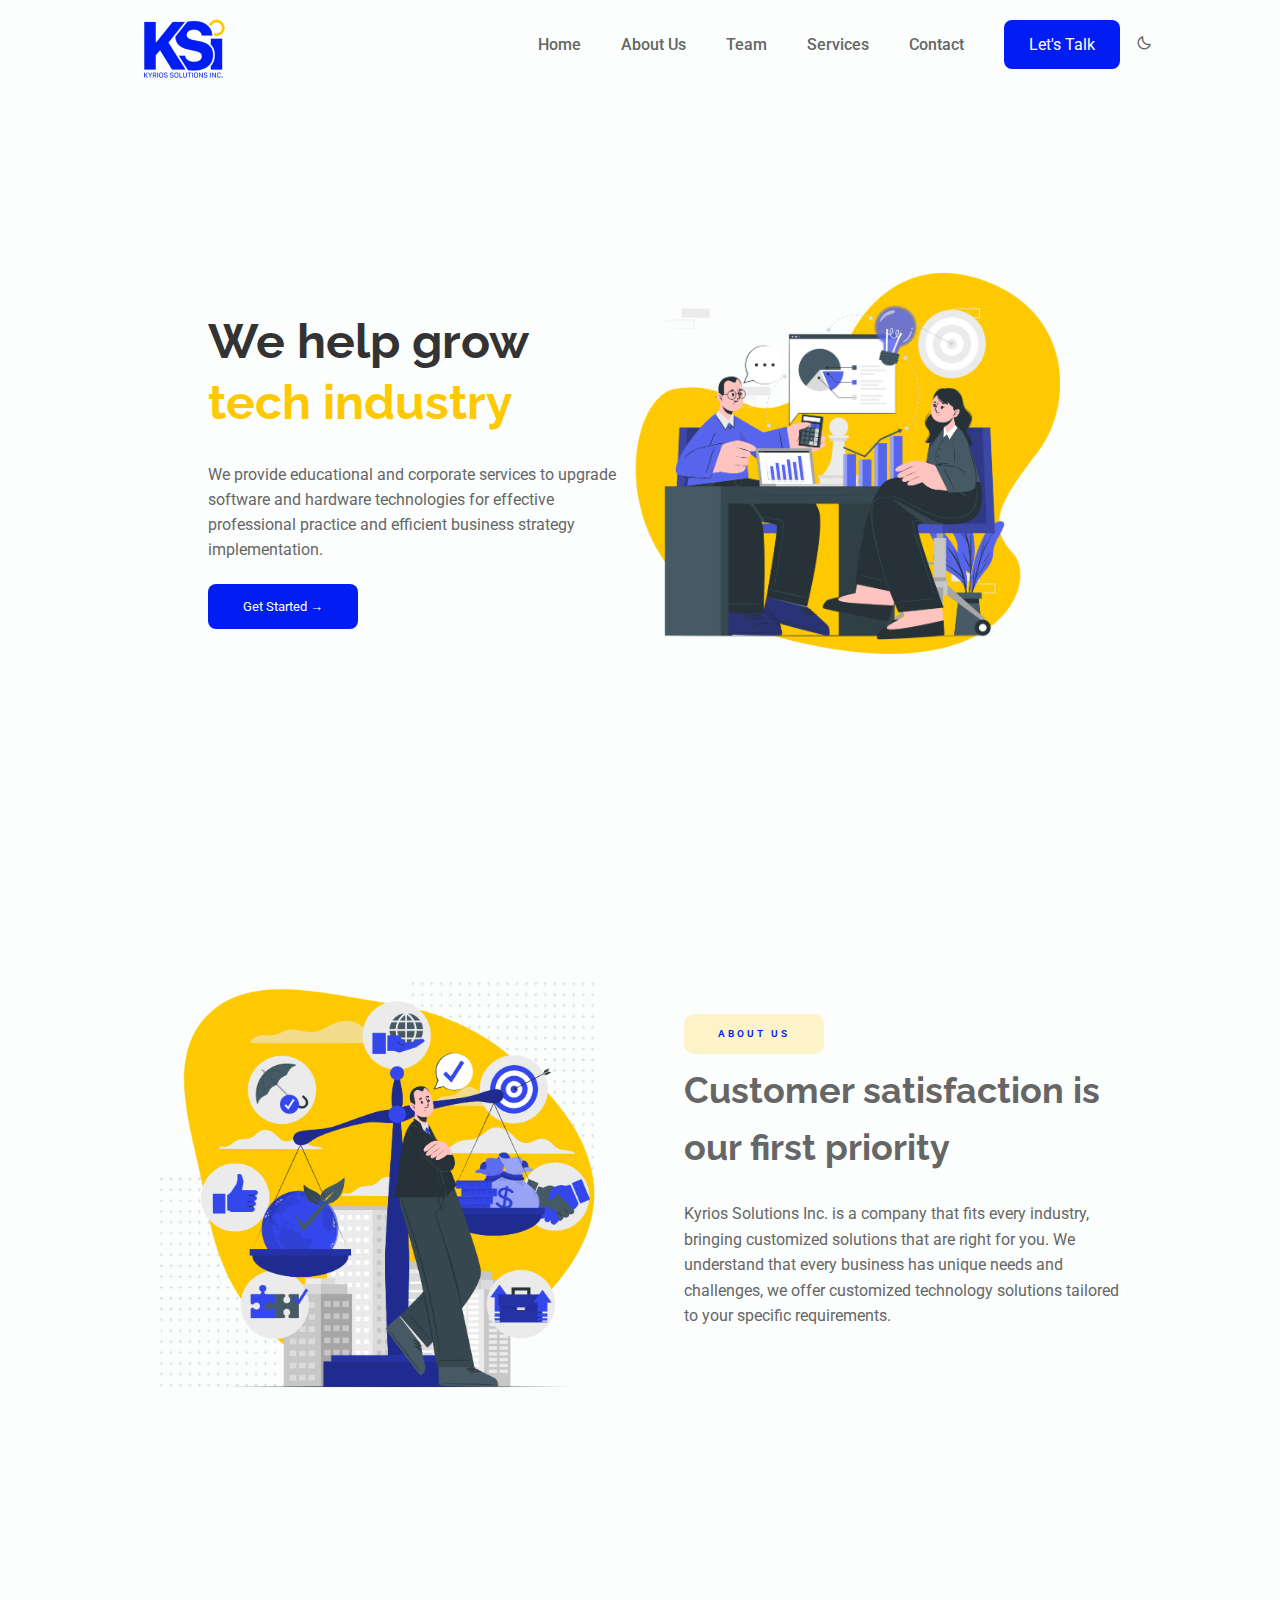
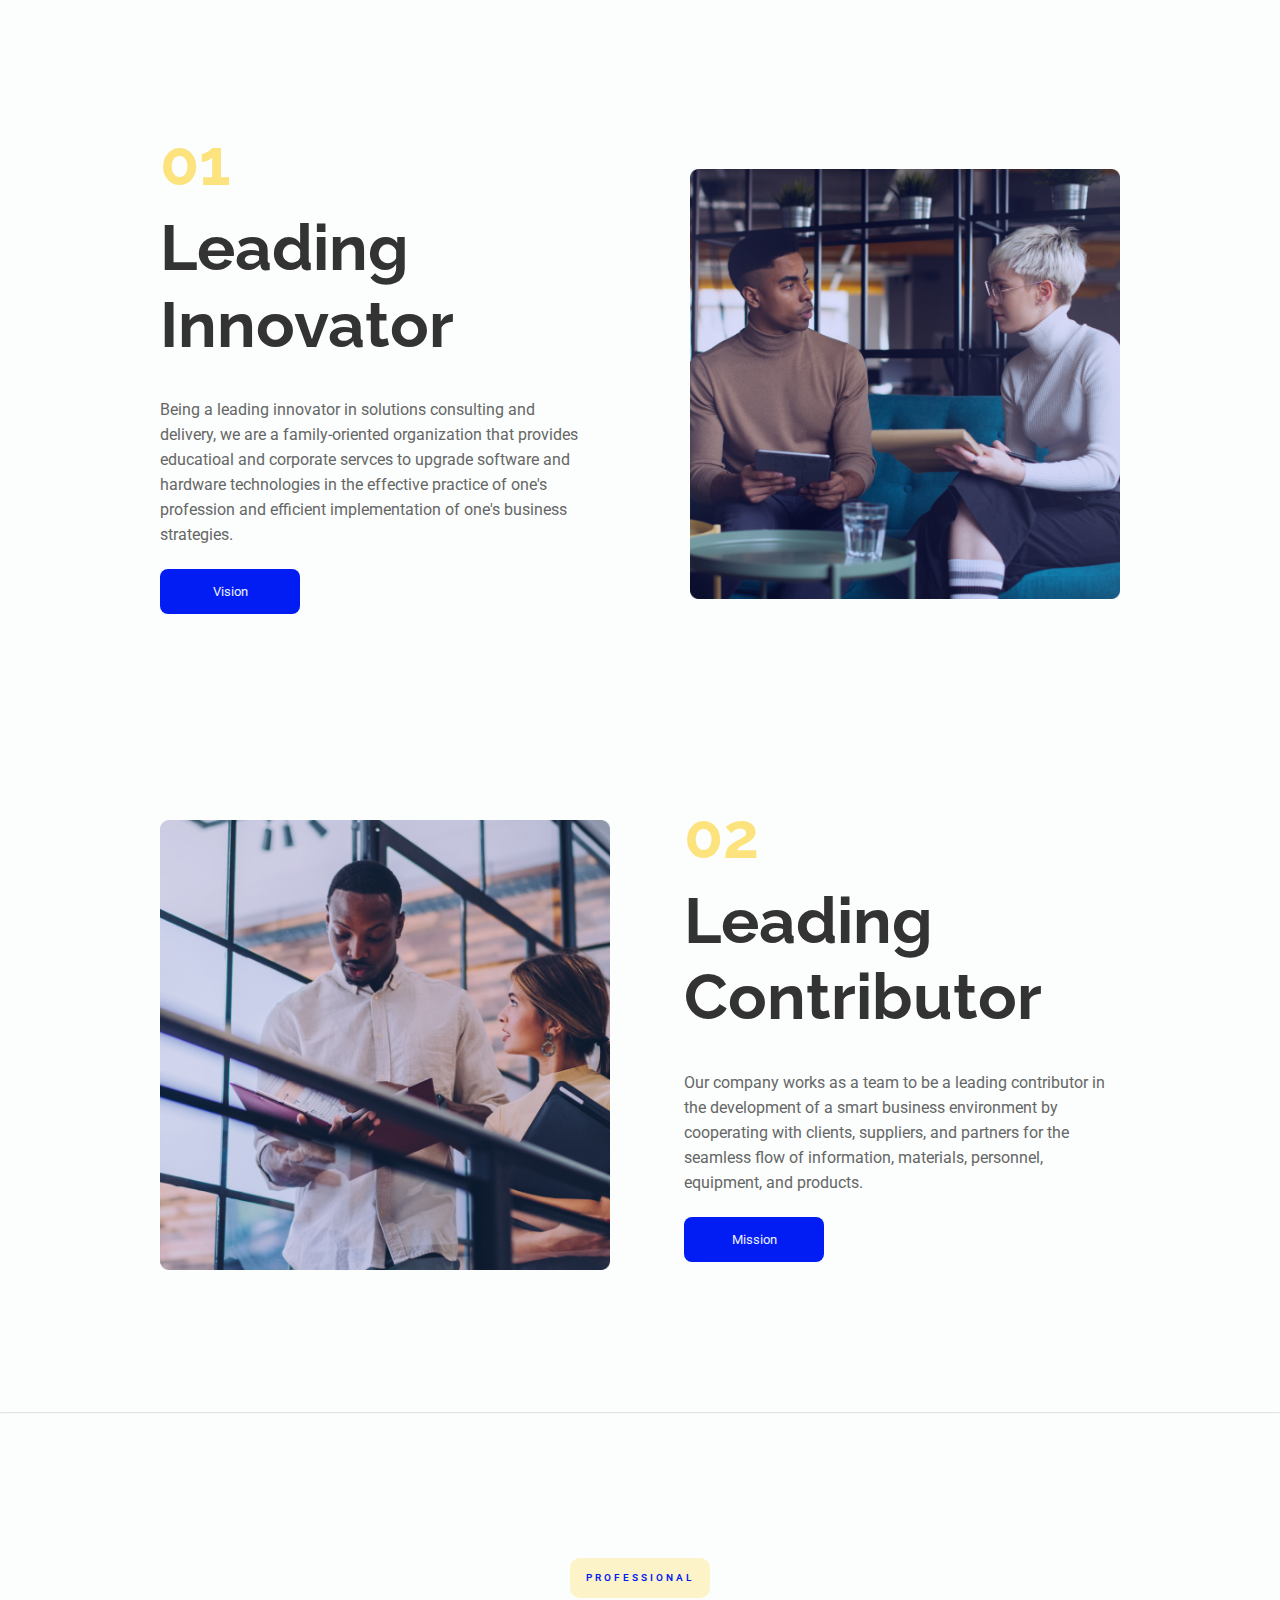
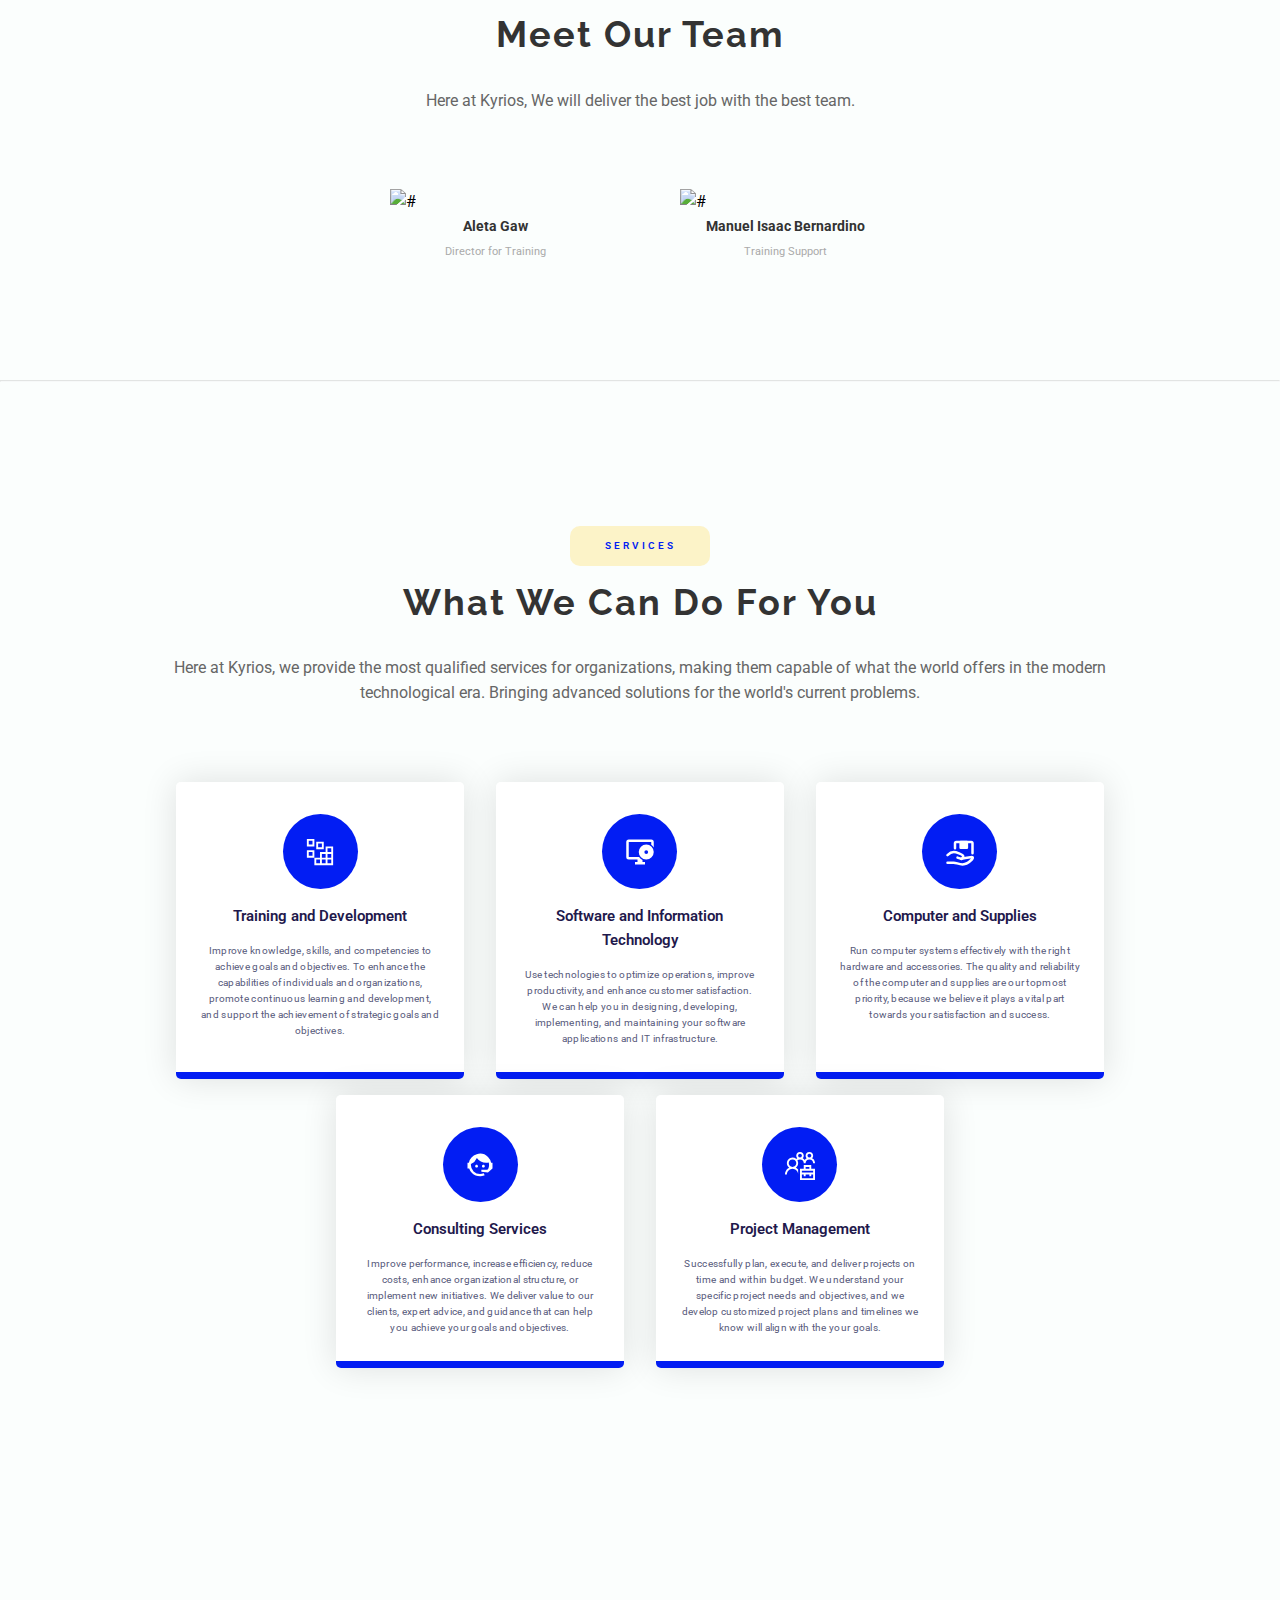
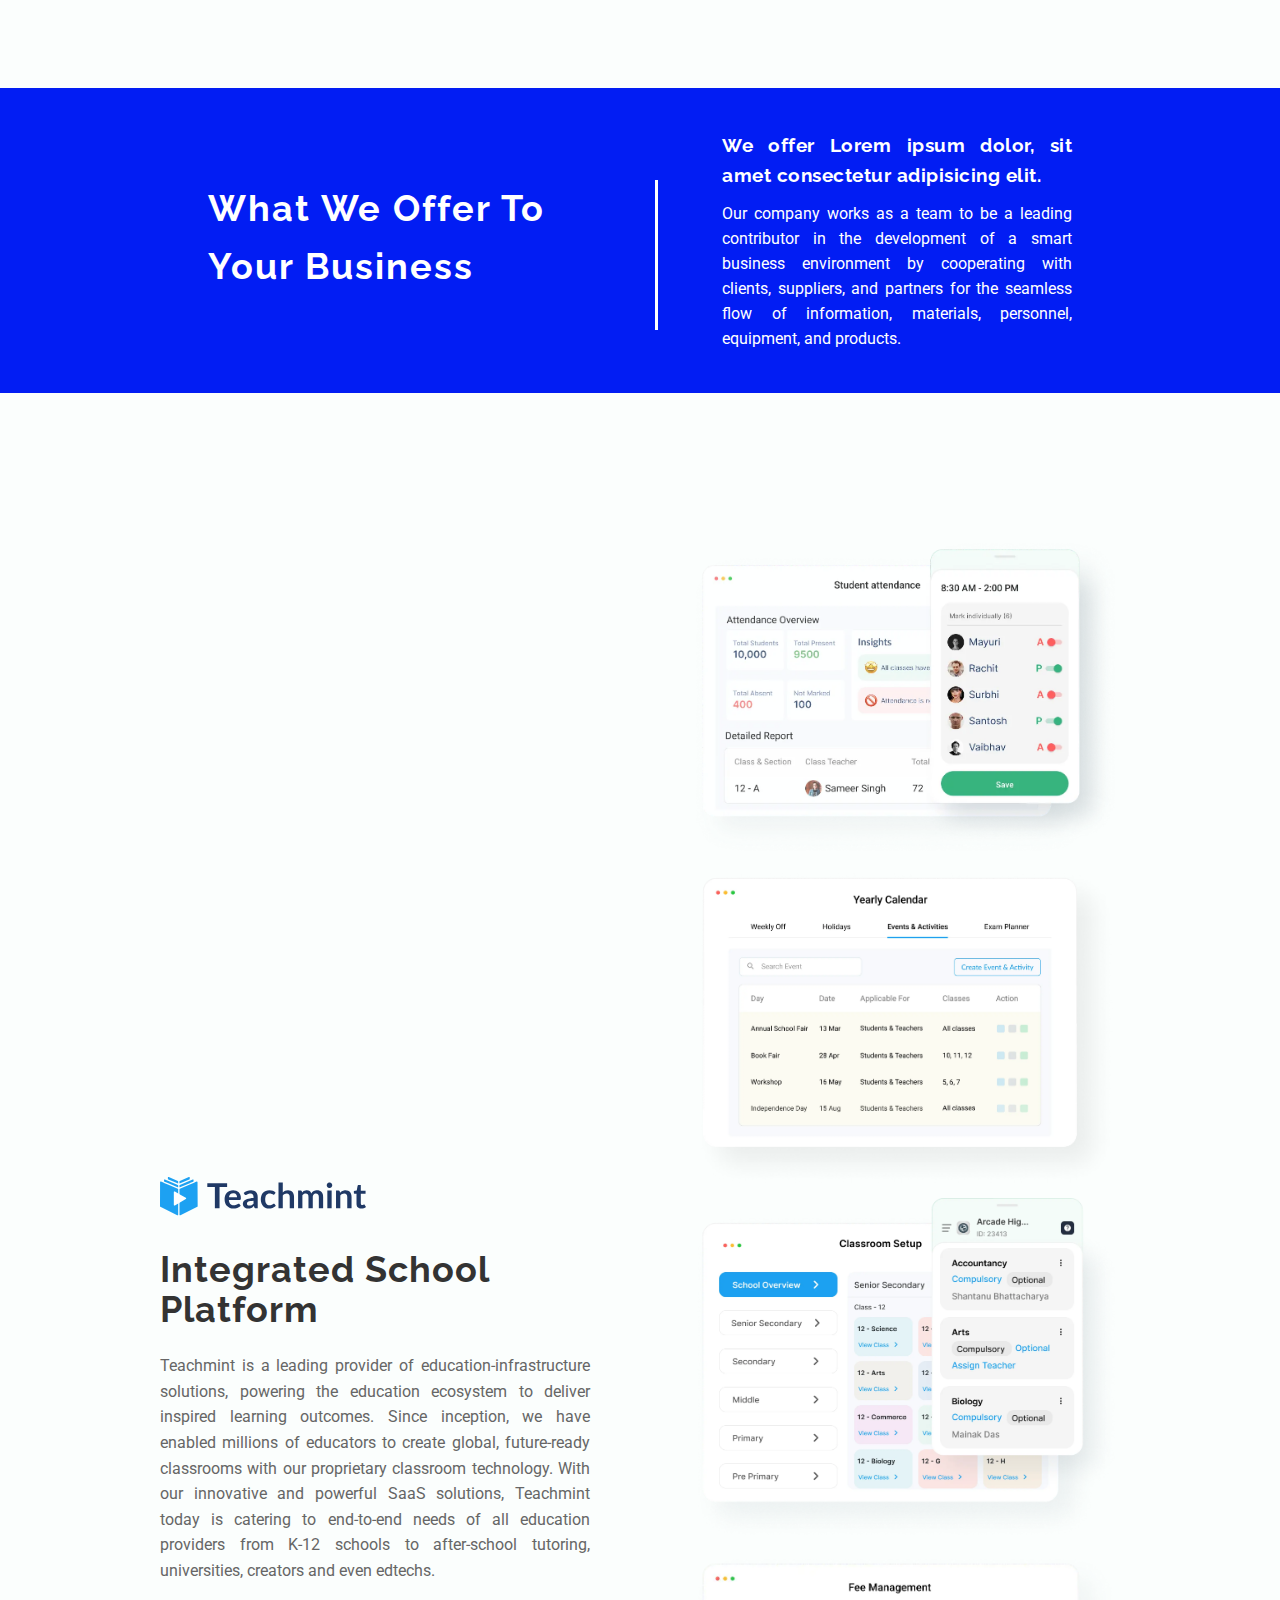
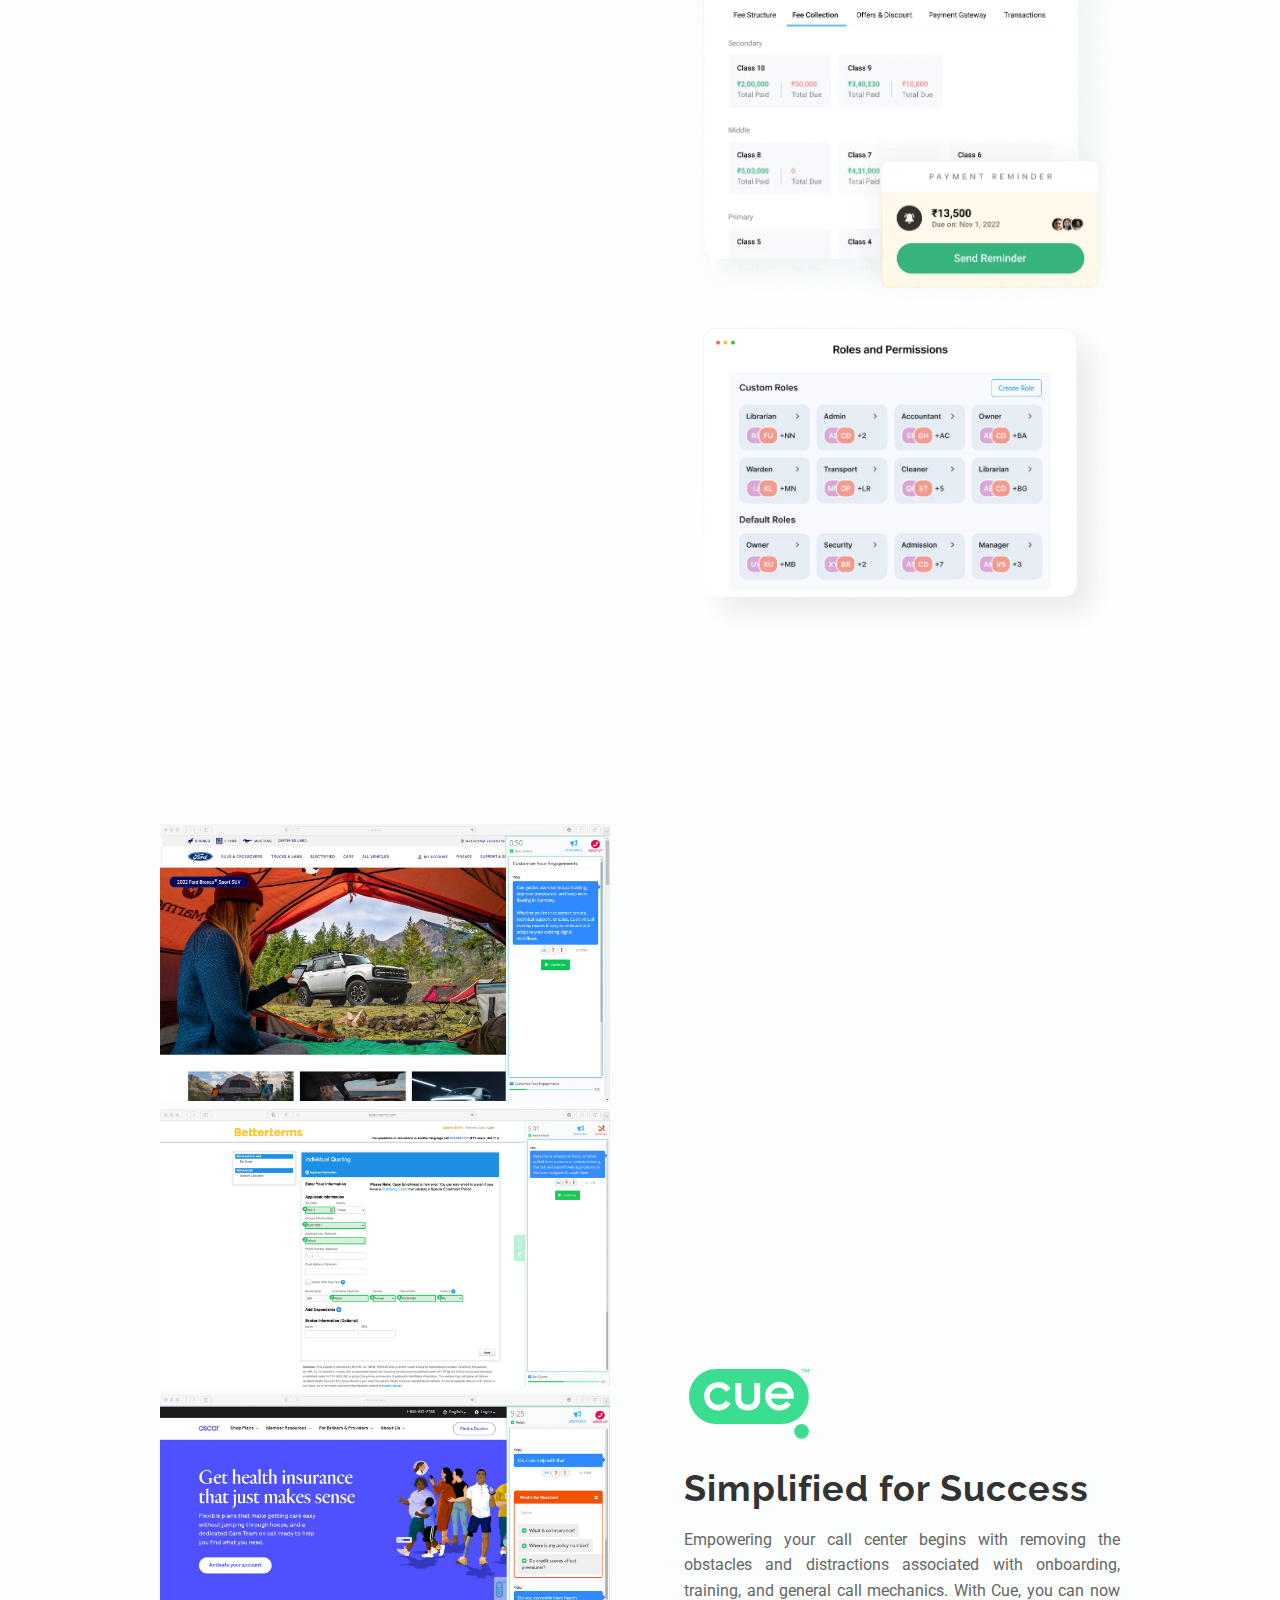
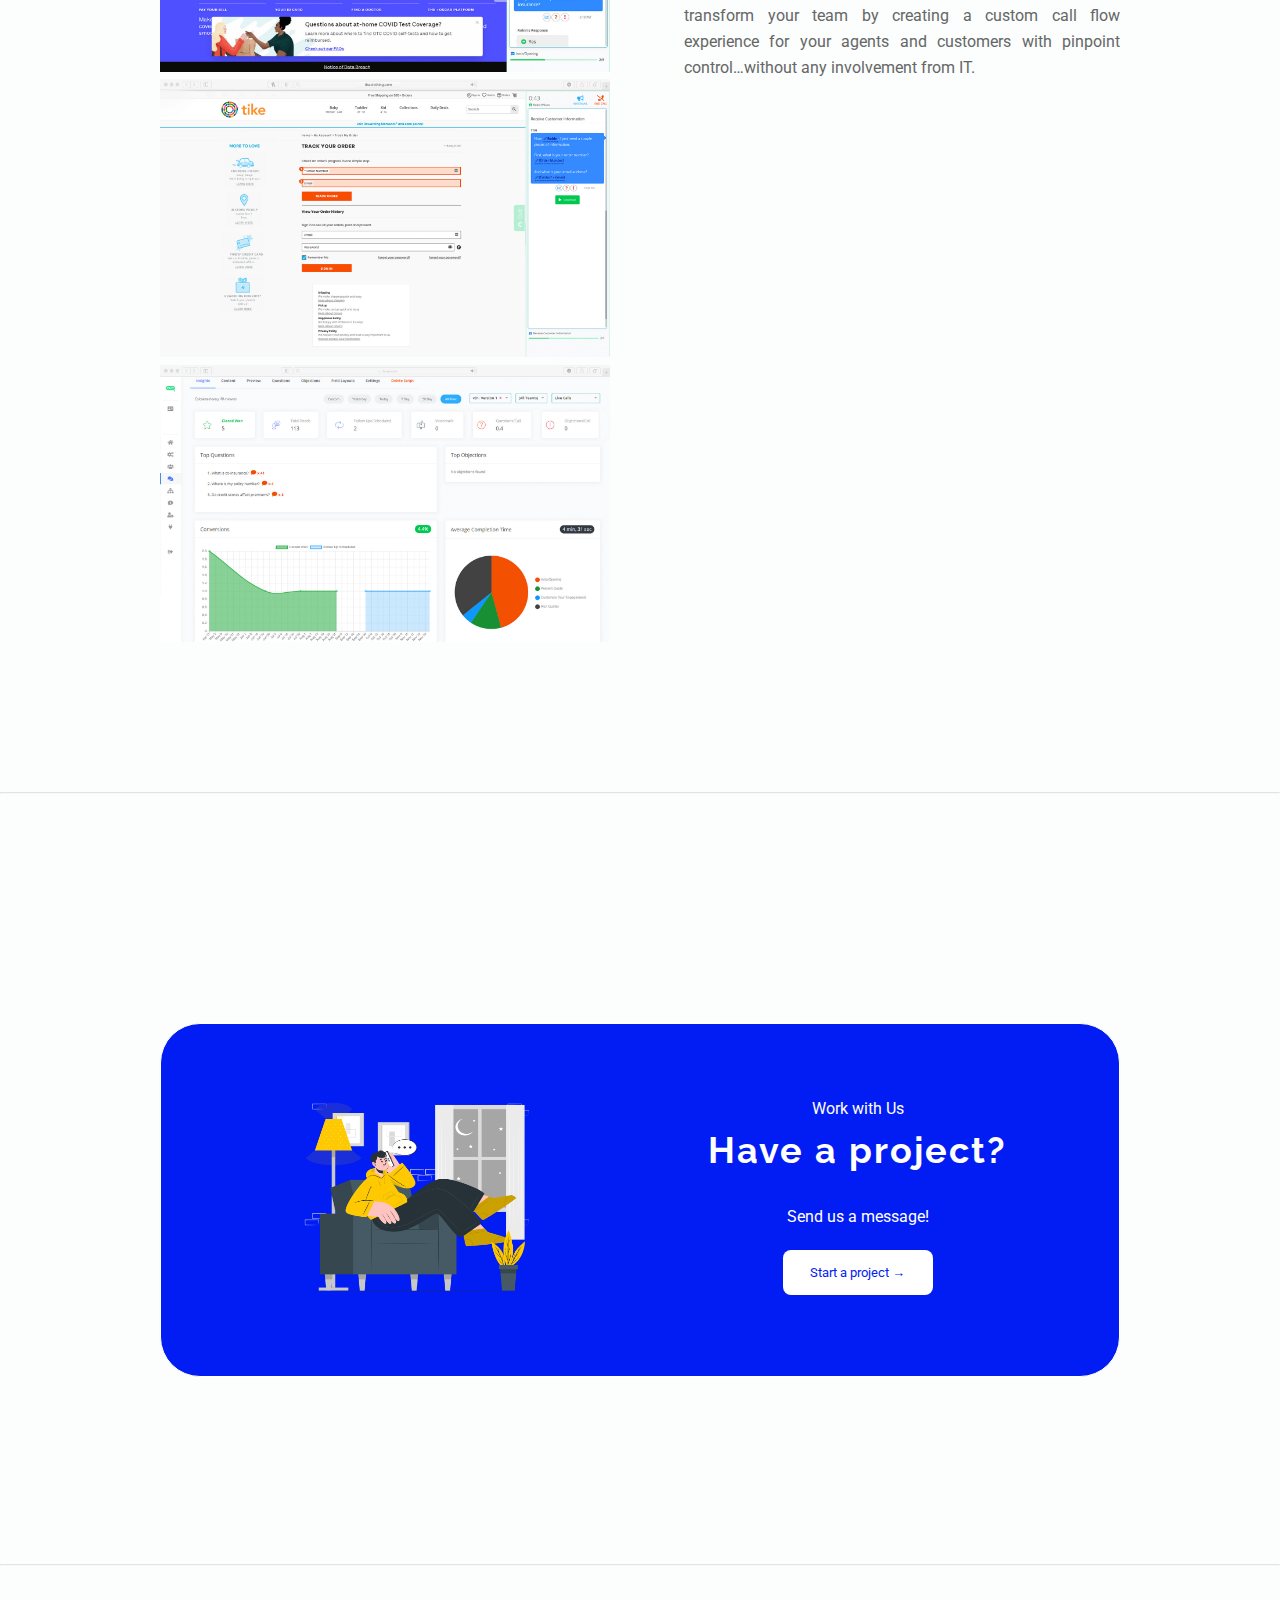
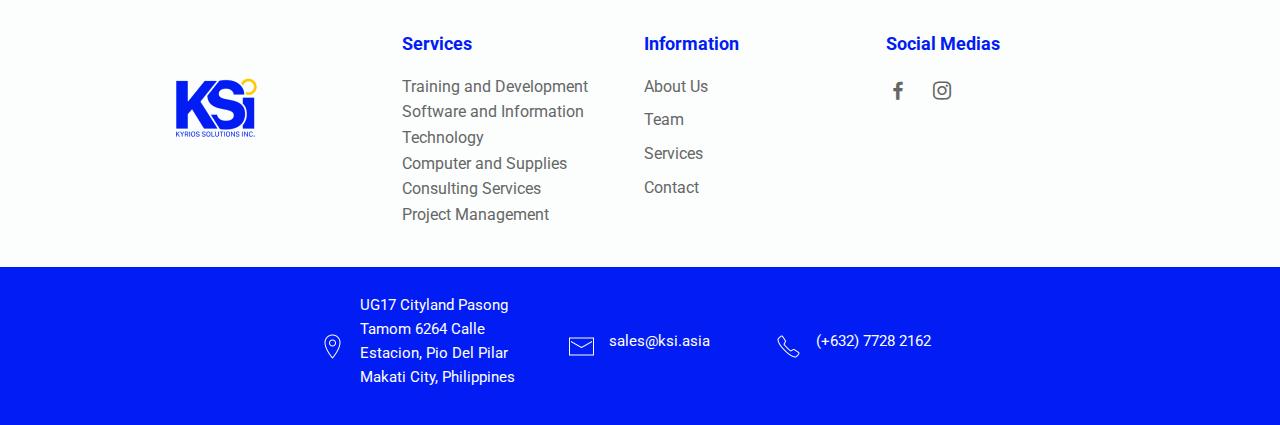
==== index.html @ 10eb93cb "new adjustments" ====
<!DOCTYPE html>
<html>
<head>
<! -- meta -->
	<meta charset="utf-8">
	<meta name="viewport" content="width=device-width, initial-scale=1.0">
	<meta name="viewport" content="width=device-width, initial-scale=1">
	<meta http-equiv="X-UA-Compatible" content="IE=edge">

	<! -- Title -->
	<title>Kyrios</title>

	<! -- FanIcon Link -->
	<link rel="icon" type="image/x-icon" href="picture/fanicon.png">

	<! -- Fonts -->
    <link href="https://fonts.googleapis.com/css2?family=Raleway:ital,wght@0,700;1,700&family=Roboto:ital@0;1&display=swap" rel="stylesheet">

    <! -- Icons -->
	 <link href='https://cdn.jsdelivr.net/npm/boxicons@2.0.5/css/boxicons.min.css' rel='stylesheet'>
    <link rel="stylesheet" href="https://cdnjs.cloudflare.com/ajax/libs/font-awesome/5.15.2/css/all.min.css"/>
    <link rel="stylesheet" href="https://unicons.iconscout.com/release/v4.0.0/css/line.css">
    <link rel="stylesheet" href="path/to/font-awesome/css/font-awesome.min.css">
    <link rel="stylesheet" href="https://cdnjs.cloudflare.com/ajax/libs/font-awesome/4.7.0/css/
    font-awesome.min.css">
  <link rel="stylesheet" href="https://use.fontawesome.com/releases/v5.13.0/css/all.css">


	<! -- Script -->
	<script src="https://code.iconify.design/2/2.2.1/iconify.min.js"></script>

	<! -- Style -->
	<link rel="stylesheet" type="text/css" href="assets/style.css">
  <link rel="stylesheet" type="text/css" href="assets/slider.css">
  <link rel="stylesheet" href="assets/modal.css">
</head>
<body>
  
  <! --Scroll -->
  <a href="#" class="scrolltop" id="scroll-top">
    <i class='bx bx-chevron-up scrolltop__icon'></i>
  </a>
    
  <! --Navigation -->
  <header class="l-header" id="header">
    <nav class="nav bd-container">
      <img src="picture/kyrioslogo.png" class="logo_img">
      <div class="nav__menu" id="nav-menu">
        <ul class="nav__list">
          <li class="nav__item" id="ey"><a href="#home" class="nav__link">Home</a></li>
          <li class="nav__item" id="ey"> <a href="#about" class="nav__link">About Us</a></li>
          <li class="nav__item" id="ey"><a href="#team" class="nav__link">Team</a></li>
          <li class="nav__item" id="ey"><a href="#services" class="nav__link">Services</a></li>
          <li class="nav__item" id="ey"><a href="#foot" class="nav__link">Contact</a></li>
          <li class="nav__item" ><a href="#modalWindowExit" id="talk">Let's Talk</a></li>
          <li><i class='bx bx-moon change-theme' id="theme-button"></i></li>
        </ul>
      </div>
      <div class="nav__toggle" id="nav-toggle">
        <i class='bx bx-menu'></i>
      </div>
    </nav>
  </header>

    <! -- HEADER -->
    <section class="home  bd-container " id="home">
      <div class="home__container bd-grid">
        <div class="home__data">
          <h1 class="home__title help">We help grow</h1>
          <h1 style="color:#FEC900;" class="home__title tech">tech industry</h1>
          <br>
          <p class="content-home">We provide educational and corporate services to upgrade software and hardware technologies for effective professional practice and efficient business strategy implementation.</p>
          <button id="more-btn-about"><a href="#modalWindowExit" style="  color: white;">Get Started  &#8594</a></button>
        </div>
        <img src="picture/abt1.png" alt="" class="home__img">
      </div>
    </section>

  <! -- BODY -->
	<main  class="l-main">

    <! -- ABOUT  -->
    <section class="mission section  bd-container" id="about">
      <div class="mission__container bd-grid">
        <div class="mission__data">
          <div class="SERVICE-TITLE-PAGE new home__data">
            <span class="section-team">ABOUT US</span>
            <h2 class="section-title about__initial">Customer satisfaction is our first priority</h2>
          </div>
         
    
           <p class="about__description">Kyrios Solutions Inc. is a company that fits every industry, bringing customized solutions that are right for you. We understand that every business has unique needs and challenges, we offer customized technology solutions tailored to your specific requirements.</p>
        </div>
        <img src="picture/header_pic.png" alt="" class="mission__img">
      </div>
      <br><br><br><br>
    </section>

     
    <! -- Vision -->
    <section class="vision section bd-container">
      <div class="vision__container  bd-grid">
        <div class="vision__data">
          <h1 style="color:#FEC900; opacity: 50%;" class="title-home">01</h1>
          <h1 class="title-home vision-title">Leading Innovator</h1>
          <br>
          <p class="content-home">Being a leading innovator in solutions consulting and delivery, we are a family-oriented organization that provides educatioal and corporate servces to upgrade software and hardware technologies in the effective practice of one's profession and efficient implementation of one's business strategies.</p>
          <button id="more-btn-vis-mis">Vision</button>
        </div>
        <img src="picture/Group 20.png" alt="" class="vision__img">
      </div>
    </section>

    <! -- Mission  -->
    <section class="mission section  bd-container">
      <div class="mission__container bd-grid">
        <div class="mission__data">
          <h1 style="color:#FEC900; opacity: 50%;" class="title-home">02</h1>
          <h1 class="title-home vision-title">Leading Contributor</h1>
          <br>
          <p class="content-home">Our company works as a team to be a leading contributor in the development of a smart business environment by cooperating with clients, suppliers, and partners for the seamless flow of information, materials, personnel, equipment, and products.</p>
          <button id="more-btn-vis-mis">Mission</button>
        </div>
        <img src="picture/Group 19.png" alt="" class="mission__img">
      </div>
      <br><br><br><br>
    </section>

    <hr>

    <! -- TEAM  -->
    <section class="section bd-container" id="team">
      <div class="SERVICE-TITLE-PAGE new home__data">
        <center>
          <span class="section-team">PROFESSIONAL</span>
          <h2 class="title-home-team">Meet Our Team</h2>
          <p class="content-home feautre-parag">Here at Kyrios, We will deliver the best job with the best team.</p>
        </center>
        
        <br> <br> <br>
      </div>
      <div class="menu__container bd-grid home__data">
        <div class="container">
          <img src="picture/team5.png" alt="#" class="image">
          <div> 
            <center>
              <h3 class="menu__name  name-team" style=" text-align:center;"> Aleta Gaw </h3>
              <span class="menu__detail" style="text-align:center;"> Director for Training </span>
            </center>
          </div>
        </div>
        <div class="container">
          <img src="picture/team5-4.png" alt="#">
          <div>
            <center>
              <h3 class="menu__name  name-team" style=" text-align:center;">Manuel Isaac Bernardino </h3>
              <span class="menu__detail" style="text-align:center;">Training Support</span>
            </center>
          </div>
        </div>
      </div> 
      <br><br><br>
    </section>
    
    <hr>

    
    <section class="services_container section bd-container">
      <div class="SERVICE-TITLE-PAGE new home__data">
        <center>
          <span class="section-team">SERVICES</span>
          <h2 class="title-home-team">What We Can Do For You</h2>
          <p class="content-home feautre-parag">Here at Kyrios, we provide the most qualified services for organizations, making them capable of what the world offers in the modern technological era. Bringing advanced solutions for the world's current problems.</p>
        </center>
        <br> <br> <br>
      </div>
      <div class="row home__data">
        <div class="column">
          <div class="card">
            <div class="icon-wrapper">
              <svg xmlns="http://www.w3.org/2000/svg" width="30" height="30" viewBox="0 0 32 32"><path fill="white" d="M8 4v4H4V4h4M2 2v8h8V2zm16 5v4h-4V7h4m-6-2v8h8V5zM8 16v4H4v-4h4m-6-2v8h8v-8z"/><path fill="white" d="M22 10v6h-6v6h-6v8h20V10Zm-4 8h4v4h-4Zm-2 10h-4v-4h4Zm6 0h-4v-4h4Zm6 0h-4v-4h4Zm0-6h-4v-4h4Zm-4-6v-4h4v4Z"/></svg>
            </div>
            <h3>Training and Development</h3>
            <p>Improve knowledge, skills, and competencies to achieve goals and objectives. To enhance the capabilities of individuals and organizations, promote continuous learning and development, and support the achievement of strategic goals and objectives.</p>
          </div>
        </div>
        <div class="column">
          <div class="card">
            <div class="icon-wrapper">
              <svg xmlns="http://www.w3.org/2000/svg" width="30" height="30" viewBox="0 0 24 24"><path fill="white" d="M14 18.32A7.06 7.06 0 0 1 11.28 16H3V4h18v2.26a7.08 7.08 0 0 1 2 2.15V4a2 2 0 0 0-2-2H3a2 2 0 0 0-2 2v12a2 2 0 0 0 2 2h7v2H8v2h8v-2h-2Z"/><path fill="white" d="M17 6a6 6 0 1 0 6 6a6 6 0 0 0-6-6Zm0 7.5a1.5 1.5 0 1 1 1.5-1.5a1.5 1.5 0 0 1-1.5 1.5Z"/></svg>
            </div>
            <h3>Software and Information Technology</h3>
            <p>Use technologies to optimize operations, improve productivity, and enhance customer satisfaction. We can help you in designing, developing, implementing, and maintaining your software applications and IT infrastructure.</p>
          </div>
        </div>
        <div class="column">
          <div class="card">
            <div class="icon-wrapper">  
              <svg xmlns="http://www.w3.org/2000/svg" width="30" height="30" viewBox="0 0 48 48"><mask id="ipSDelivery0"><g fill="none" stroke="#fff" stroke-linecap="round" stroke-linejoin="round" stroke-width="4"><path d="m20 33l6 2s15-3 17-3s2 2 0 4s-9 8-15 8s-10-3-14-3H4"/><path d="M4 29c2-2 6-5 10-5s13.5 4 15 6s-3 5-3 5M16 18v-8a2 2 0 0 1 2-2h24a2 2 0 0 1 2 2v16"/><path fill="#fff" d="M25 8h10v9H25z"/></g></mask><path fill="white" d="M0 0h48v48H0z" mask="url(#ipSDelivery0)"/></svg>            
            </div>
            <h3>Computer and Supplies</h3>
            <p>Run computer systems effectively with the right hardware and accessories. The quality and reliability of the computer and supplies are our topmost priority, because we believe it plays a vital part towards your satisfaction and success.</p>
          </div>
        </div>
          <div class="column">
            <div class="card">
              <div class="icon-wrapper">
                <svg xmlns="http://www.w3.org/2000/svg" width="30" height="30" viewBox="0 0 24 24"><path fill="white" d="M18.72 14.76c.35-.85.54-1.76.54-2.76c0-.72-.11-1.41-.3-2.05c-.65.15-1.33.23-2.04.23A9.07 9.07 0 0 1 9.5 6.34a9.21 9.21 0 0 1-4.73 4.88c-.04.25-.04.52-.04.78A7.27 7.27 0 0 0 12 19.27c1.05 0 2.06-.23 2.97-.64c.57 1.09.83 1.63.81 1.63c-1.64.55-2.91.82-3.78.82c-2.42 0-4.73-.95-6.43-2.66a9.03 9.03 0 0 1-2.24-3.69H2v-4.55h1.09a9.09 9.09 0 0 1 15.33-4.6a8.991 8.991 0 0 1 2.47 4.6H22v4.55h-.06L18.38 18l-5.3-.6v-1.67h4.83l.81-.97m-9.45-2.99c.3 0 .59.12.8.34a1.136 1.136 0 0 1 0 1.6c-.21.21-.5.33-.8.33c-.63 0-1.14-.5-1.14-1.13c0-.63.51-1.14 1.14-1.14m5.45 0c.63 0 1.13.51 1.13 1.14c0 .63-.5 1.13-1.13 1.13c-.63 0-1.14-.5-1.14-1.13a1.14 1.14 0 0 1 1.14-1.14Z"/></svg>
              </div>
              <h3>Consulting Services</h3>
              <p>Improve performance, increase efficiency, reduce costs, enhance organizational structure, or implement new initiatives. We deliver value to our clients, expert advice, and guidance that can help you achieve your goals and objectives.</p>
            </div>
          </div>
          <div class="column">
            <div class="card">
              <div class="icon-wrapper">
                <svg xmlns="http://www.w3.org/2000/svg" width="30" height="30" viewBox="0 0 2048 2048"><path fill="white" d="M1792 1280h256v768H1024v-768h256v-256h512v256zm-384 0h256v-128h-256v128zm512 384h-128v128h-128v-128h-256v128h-128v-128h-128v256h768v-256zm-768-256v128h768v-128h-768zM896 896q0 93-41 174t-117 136q45 23 85 53t73 67v338q0-79-30-149t-82-122t-123-83t-149-30q-80 0-149 30t-122 82t-83 123t-30 149H0q0-73 20-141t57-129t91-108t118-81q-75-54-116-135t-42-174q0-79 30-149t82-122t122-83t150-30q72 0 137 25t119 74q32-29 71-51q-34-35-52-81t-19-95q0-53 20-99t55-82t81-55t100-20q53 0 99 20t82 55t55 81t20 100q0 49-18 95t-53 81q83 46 135 124q52-78 135-124q-34-35-52-81t-19-95q0-53 20-99t55-82t81-55t100-20q53 0 99 20t82 55t55 81t20 100q0 49-18 95t-53 81q46 25 83 61t62 79t40 94t14 102h-128q0-53-20-99t-55-82t-81-55t-100-20q-53 0-99 20t-82 55t-55 81t-20 100h-128q0-53-20-99t-55-82t-81-55t-100-20q-49 0-95 18t-81 53q24 42 36 89t12 96zm768-640q-27 0-50 10t-40 27t-28 41t-10 50q0 27 10 50t27 40t41 28t50 10q27 0 50-10t40-27t28-41t10-50q0-27-10-50t-27-40t-41-28t-50-10zm-640 0q-27 0-50 10t-40 27t-28 41t-10 50q0 27 10 50t27 40t41 28t50 10q27 0 50-10t40-27t28-41t10-50q0-27-10-50t-27-40t-41-28t-50-10zm-512 896q53 0 99-20t82-55t55-81t20-100q0-53-20-99t-55-82t-81-55t-100-20q-53 0-99 20t-82 55t-55 81t-20 100q0 53 20 99t55 82t81 55t100 20z"/></svg>
              </div>
              <h3>Project Management</h3>
              <p>Successfully plan, execute, and deliver projects on time and within budget. We understand your specific project needs and objectives, and we develop customized project plans and timelines we know will align with the your goals.</p>
            </div>
          </div>          


      </div>
    </section>  
  </main>

  <br><br><br><br><br><br><br><br><br><br>

  <! -- SERVICES -->
  <main  class="l-main" style="background: #021DF3;" >
    <section class=" bd-container" id="services">
      <div class="mission__container bd-grid">
        <div class="mission__data">
          <br>
          <h2 class="title-home-team" style="letter-spacing: 0.5px; font-size: 1.2rem; color: white;  margin-bottom: 10px;  text-align: justify;">We offer  Lorem ipsum dolor, sit amet consectetur adipisicing elit. </h2>
          <p class="content-home" style="color: white; text-align: justify;">Our company works as a team to be a leading contributor in the development of a smart business environment by cooperating with clients, suppliers, and partners for the seamless flow of information, materials, personnel, equipment, and products.</p>
          <br>
        </div>
        <div class="mission__img" style="display: flex;">
          <h2 class="title-home-team " style="color: white; margin-right: 30px;">What We Offer To Your Business</h2>
          <div class="vl "></div>
        </div>
      </div>
    </section>
  </main>
    
  <main  class="l-main">
    <! -- Teachmint -->
    <section class="vision section bd-container">
      <div class="vision__container  bd-grid">
        <div class="vision__data">
          <svg width="206" height="39" viewBox="0 0 206 39" fill="none" xmlns="http://www.w3.org/2000/svg">
          <path fill-rule="evenodd" clip-rule="evenodd" d="M29.7355 0.653269C29.7329 0.547301 29.7045 0.443569 29.6528 0.351018C29.6011 0.258468 29.5277 0.179877 29.4389 0.122024C29.3501 0.0641713 29.2485 0.028794 29.143 0.0189421C29.0374 0.00909013 28.9311 0.02506 28.8331 0.0654743L19.8433 3.91035C19.7267 3.96024 19.6273 4.04313 19.5573 4.14879C19.4873 4.25446 19.4497 4.37829 19.4491 4.50506V5.88811C19.4491 5.97477 19.4706 6.06009 19.5116 6.13644C19.5526 6.2128 19.6119 6.27783 19.6841 6.32575C19.7563 6.37367 19.8393 6.40298 19.9255 6.41108C20.0118 6.41918 20.0988 6.40581 20.1787 6.37217L29.2757 2.49618C29.4188 2.4355 29.5407 2.33387 29.6263 2.20407C29.7118 2.07426 29.757 1.92206 29.7563 1.76662L29.7355 0.653269Z" fill="#1DA1F2"/>
          <path fill-rule="evenodd" clip-rule="evenodd" d="M17.7894 3.91057L8.76848 0.0587802C8.6894 0.0216927 8.6034 0.00166474 8.51607 0C8.39221 0.000622357 8.27152 0.0392422 8.17031 0.110644C8.07913 0.166896 8.00411 0.245856 7.9526 0.339798C7.90108 0.43374 7.87482 0.539447 7.87641 0.646576V1.68386C7.87623 1.85471 7.92629 2.02184 8.02035 2.16446C8.11441 2.30709 8.24833 2.41891 8.40544 2.48603L17.4955 6.36894C17.5713 6.40003 17.6536 6.41205 17.7352 6.40396C17.8168 6.39587 17.8951 6.36791 17.9633 6.32253C18.0316 6.27715 18.0876 6.21573 18.1266 6.14365C18.1656 6.07157 18.1864 5.99103 18.187 5.90907V4.50528C18.1866 4.37802 18.1487 4.25371 18.078 4.14792C18.0072 4.04213 17.9069 3.95957 17.7894 3.91057Z" fill="#1DA1F2"/>
          <path fill-rule="evenodd" clip-rule="evenodd" d="M19.8507 7.92484C19.7349 7.97307 19.6362 8.0548 19.5672 8.15953C19.4982 8.26426 19.462 8.38722 19.4634 8.51263V10.034C19.4661 10.088 19.4815 10.1407 19.5082 10.1877C19.535 10.2347 19.5724 10.2748 19.6175 10.3047C19.6625 10.3347 19.714 10.3536 19.7677 10.36C19.8214 10.3664 19.8759 10.3602 19.9267 10.3417L29.7533 6.13725L30.4033 5.8641L31.0499 5.58749L33.0553 4.71271C33.2074 4.64779 33.3369 4.53924 33.4274 4.40077C33.5179 4.26231 33.5652 4.10014 33.5636 3.93475V3.03577C33.565 2.92984 33.5397 2.82527 33.4902 2.73163C33.4407 2.63799 33.3684 2.55829 33.2801 2.49983C33.1777 2.43086 33.0577 2.39249 32.9343 2.38919C32.8446 2.38931 32.756 2.40939 32.675 2.44797L31.043 3.13949L30.3964 3.41265L29.7498 3.68926L19.8507 7.92484Z" fill="#1DA1F2"/>
          <path fill-rule="evenodd" clip-rule="evenodd" d="M17.7888 7.92496L7.86548 3.67554L7.2189 3.40585L6.57233 3.12578L4.93342 2.43426C4.85312 2.40184 4.76759 2.38427 4.68101 2.38239C4.59672 2.38148 4.51308 2.39724 4.4349 2.42876C4.35672 2.46028 4.28554 2.50694 4.22546 2.56607C4.16537 2.62519 4.11756 2.6956 4.08478 2.77326C4.052 2.85093 4.03489 2.9343 4.03444 3.01859V4.0213C4.03358 4.15724 4.0728 4.29042 4.14722 4.40419C4.22163 4.51796 4.32792 4.60727 4.45281 4.66096L6.56196 5.55995L7.20853 5.84001L7.85856 6.11662L17.6367 10.2934C17.6952 10.318 17.7588 10.3281 17.8221 10.3228C17.8854 10.3175 17.9464 10.297 18 10.263C18.0537 10.2291 18.0983 10.1827 18.1302 10.1278C18.162 10.0729 18.1802 10.0111 18.183 9.94766V8.51621C18.1841 8.38952 18.147 8.26544 18.0768 8.16003C18.0065 8.05461 17.9062 7.97272 17.7888 7.92496Z" fill="#1DA1F2"/>
          <path fill-rule="evenodd" clip-rule="evenodd" d="M37.5326 5.19334C37.5345 5.08608 37.5087 4.98013 37.4579 4.88568C37.407 4.79122 37.3327 4.71142 37.2421 4.65395C37.1402 4.58409 37.02 4.54562 36.8964 4.5433C36.809 4.54497 36.723 4.565 36.644 4.60208L34.8633 5.3593L34.2167 5.63937L33.5701 5.91598L31.053 6.9913L30.4064 7.26791L29.7564 7.54798L19.8676 11.7732C19.7505 11.8213 19.6505 11.9033 19.5803 12.0087C19.5101 12.114 19.4729 12.2379 19.4734 12.3644V18.7057C19.4753 18.6885 19.4753 18.6711 19.4734 18.6539V19.6185V20.3101V28.0932C19.4717 28.1456 19.4776 28.198 19.4907 28.2487V29.2169V29.9084V37.7295C19.4882 37.8394 19.5155 37.9478 19.5697 38.0434C19.6239 38.139 19.7029 38.2181 19.7984 38.2724C19.8902 38.3317 19.9959 38.3661 20.1051 38.3721C20.2142 38.3782 20.323 38.3557 20.4208 38.307L37.3217 29.7494C37.4278 29.6954 37.5165 29.6126 37.5777 29.5104C37.6388 29.4083 37.67 29.291 37.6674 29.1719L37.5326 5.19334Z" fill="#1DA1F2"/>
          <path fill-rule="evenodd" clip-rule="evenodd" d="M17.7895 11.773L7.85575 7.52012L7.20918 7.24351L6.55914 6.97035L4.03509 5.89158L3.38851 5.61151L2.74194 5.3349L0.96818 4.57768C0.885881 4.54387 0.79783 4.52626 0.708858 4.52582C0.585749 4.5279 0.465794 4.56508 0.363096 4.633C0.273743 4.6901 0.200261 4.76885 0.149485 4.86194C0.098709 4.95503 0.0722863 5.05944 0.0726574 5.16548L3.98217e-05 29.1717C-0.00128215 29.2905 0.0303339 29.4074 0.0913658 29.5093C0.152398 29.6112 0.24046 29.6942 0.345802 29.7492L17.2466 38.3068C17.3456 38.3546 17.4549 38.3771 17.5648 38.3723C17.6746 38.3675 17.7815 38.3355 17.8759 38.2791C17.9707 38.222 18.0492 38.1414 18.1037 38.0451C18.1582 37.9488 18.1869 37.84 18.1871 37.7293V12.3642C18.1874 12.2373 18.1497 12.1131 18.0788 12.0077C18.008 11.9024 17.9072 11.8206 17.7895 11.773Z" fill="#1DA1F2"/>
          <path fill-rule="evenodd" clip-rule="evenodd" d="M14.888 28.3837C14.7802 28.4471 14.6576 28.4809 14.5326 28.4816C14.4076 28.4824 14.2846 28.45 14.1761 28.3879C14.0676 28.3258 13.9775 28.236 13.9149 28.1278C13.8522 28.0196 13.8194 27.8967 13.8196 27.7717V21.4719V15.1721C13.8196 15.0474 13.8523 14.9249 13.9145 14.8168C13.9767 14.7087 14.0661 14.6189 14.174 14.5562C14.2818 14.4935 14.4041 14.4603 14.5288 14.4598C14.6535 14.4592 14.7762 14.4914 14.8845 14.5532L20.3441 17.6962L25.8037 20.8391C25.9113 20.9018 26.0006 20.9917 26.0627 21.0997C26.1248 21.2077 26.1574 21.33 26.1574 21.4546C26.1574 21.5792 26.1248 21.7015 26.0627 21.8095C26.0006 21.9175 25.9113 22.0074 25.8037 22.0701L20.351 25.2269L14.888 28.3837Z" fill="white"/>
          <path d="M67.1198 10.0165H59.5485V31.289H54.8772V10.0165H47.3059V6.17871H67.1198V10.0165Z" fill="#1F3965"/>
          <path d="M77.0351 20.3315C77.0351 19.7758 76.9541 19.2548 76.792 18.7686C76.6415 18.2708 76.4099 17.8366 76.0974 17.4662C75.7848 17.0957 75.3854 16.8063 74.8992 16.5979C74.4245 16.378 73.8688 16.268 73.2321 16.268C71.9934 16.268 71.0151 16.6211 70.2973 17.3273C69.5912 18.0334 69.1397 19.0349 68.9428 20.3315H77.0351ZM68.856 22.9189C68.9255 23.8335 69.0876 24.6265 69.3422 25.2979C69.5969 25.9578 69.9327 26.5077 70.3494 26.9477C70.7662 27.376 71.2582 27.7002 71.8255 27.9201C72.4043 28.1285 73.0411 28.2327 73.7357 28.2327C74.4303 28.2327 75.0265 28.1516 75.5243 27.9896C76.0337 27.8275 76.4736 27.6481 76.8441 27.4512C77.2261 27.2544 77.5561 27.075 77.8339 26.9129C78.1233 26.7508 78.4012 26.6698 78.6674 26.6698C79.0263 26.6698 79.2926 26.8029 79.4662 27.0692L80.6992 28.6321C80.2245 29.1878 79.692 29.6566 79.1016 30.0387C78.5111 30.4091 77.8918 30.7101 77.2435 30.9417C76.6067 31.1616 75.9527 31.3179 75.2812 31.4105C74.6213 31.5032 73.9788 31.5495 73.3536 31.5495C72.1149 31.5495 70.963 31.3469 69.8979 30.9417C68.8329 30.5249 67.9067 29.9171 67.1195 29.1183C66.3323 28.3079 65.7129 27.3123 65.2614 26.1315C64.8099 24.9391 64.5841 23.5614 64.5841 21.9985C64.5841 20.783 64.781 19.6426 65.1746 18.5776C65.5682 17.5009 66.1297 16.569 66.859 15.7817C67.5999 14.9829 68.4971 14.352 69.5506 13.8889C70.6157 13.4258 71.8139 13.1943 73.1453 13.1943C74.2682 13.1943 75.3043 13.3738 76.2537 13.7326C77.203 14.0915 78.0191 14.6183 78.7022 15.3129C79.3852 15.9959 79.9177 16.841 80.2998 17.8482C80.6934 18.8438 80.8902 19.9842 80.8902 21.2692C80.8902 21.9175 80.8207 22.3574 80.6818 22.589C80.5429 22.8089 80.2766 22.9189 79.883 22.9189H68.856Z" fill="#1F3965"/>
          <path d="M93.521 23.683C92.2823 23.7409 91.2404 23.8508 90.3953 24.0129C89.5502 24.1634 88.8729 24.3602 88.3635 24.6033C87.8541 24.8464 87.4895 25.1301 87.2695 25.4542C87.0496 25.7784 86.9396 26.1315 86.9396 26.5135C86.9396 27.266 87.1595 27.8043 87.5995 28.1285C88.051 28.4527 88.6356 28.6147 89.3534 28.6147C90.2332 28.6147 90.9915 28.4584 91.6282 28.1459C92.2765 27.8217 92.9075 27.3355 93.521 26.6872V23.683ZM83.6923 15.9554C85.7414 14.0799 88.2072 13.1422 91.0899 13.1422C92.1318 13.1422 93.0637 13.3159 93.8857 13.6632C94.7077 13.9989 95.4023 14.4736 95.9695 15.0871C96.5368 15.6891 96.9652 16.4127 97.2546 17.2578C97.5556 18.1029 97.7061 19.0291 97.7061 20.0363V31.289H95.7612C95.356 31.289 95.0434 31.2311 94.8234 31.1153C94.6035 30.988 94.4298 30.7391 94.3025 30.3686L93.9204 29.0836C93.4689 29.4888 93.029 29.8477 92.6007 30.1602C92.1723 30.4612 91.7266 30.7159 91.2635 30.9243C90.8005 31.1327 90.3027 31.289 89.7701 31.3932C89.2492 31.5089 88.6703 31.5668 88.0336 31.5668C87.2811 31.5668 86.5865 31.4684 85.9497 31.2716C85.313 31.0632 84.7631 30.7565 84.3 30.3513C83.837 29.9461 83.4781 29.4425 83.2234 28.8405C82.9687 28.2385 82.8414 27.5381 82.8414 26.7393C82.8414 26.2878 82.9166 25.8421 83.0671 25.4021C83.2176 24.9506 83.4607 24.5223 83.7964 24.1171C84.1438 23.7119 84.5895 23.3299 85.1336 22.971C85.6777 22.6121 86.3434 22.2995 87.1306 22.0333C87.9294 21.767 88.8555 21.5528 89.909 21.3907C90.9625 21.2171 92.1665 21.1129 93.521 21.0782V20.0363C93.521 18.8438 93.2663 17.964 92.757 17.3967C92.2476 16.8179 91.5124 16.5285 90.5516 16.5285C89.8569 16.5285 89.2781 16.6095 88.815 16.7716C88.3635 16.9336 87.9641 17.1189 87.6168 17.3273C87.2695 17.5241 86.9511 17.7035 86.6617 17.8656C86.3839 18.0277 86.0713 18.1087 85.724 18.1087C85.423 18.1087 85.1683 18.0334 84.9599 17.8829C84.7515 17.7209 84.5837 17.5356 84.4563 17.3273L83.6923 15.9554Z" fill="#1F3965"/>
          <path d="M114.509 17.2404C114.382 17.4025 114.255 17.5299 114.127 17.6225C114.011 17.7151 113.838 17.7614 113.606 17.7614C113.386 17.7614 113.172 17.6977 112.964 17.5704C112.755 17.4315 112.506 17.281 112.217 17.1189C111.928 16.9452 111.58 16.7947 111.175 16.6674C110.781 16.5285 110.289 16.459 109.699 16.459C108.947 16.459 108.287 16.5979 107.719 16.8758C107.152 17.142 106.677 17.5299 106.295 18.0392C105.925 18.5486 105.647 19.168 105.462 19.8973C105.277 20.6151 105.184 21.4313 105.184 22.3458C105.184 23.2951 105.282 24.1403 105.479 24.8812C105.688 25.6221 105.983 26.2473 106.365 26.7566C106.747 27.2544 107.21 27.6365 107.754 27.9027C108.298 28.1574 108.912 28.2848 109.595 28.2848C110.278 28.2848 110.828 28.2037 111.245 28.0417C111.673 27.868 112.032 27.6828 112.321 27.486C112.611 27.2776 112.86 27.0924 113.068 26.9303C113.288 26.7566 113.531 26.6698 113.797 26.6698C114.145 26.6698 114.405 26.8029 114.579 27.0692L115.812 28.6321C115.337 29.1878 114.822 29.6566 114.266 30.0387C113.71 30.4091 113.132 30.7101 112.53 30.9417C111.939 31.1616 111.326 31.3179 110.689 31.4105C110.064 31.5032 109.439 31.5495 108.813 31.5495C107.714 31.5495 106.677 31.3469 105.705 30.9417C104.733 30.5249 103.882 29.9229 103.152 29.1357C102.423 28.3485 101.844 27.3876 101.416 26.253C100.999 25.1069 100.791 23.8045 100.791 22.3458C100.791 21.0377 100.976 19.8279 101.346 18.7165C101.728 17.5935 102.284 16.6269 103.013 15.8165C103.743 14.9945 104.646 14.352 105.722 13.8889C106.799 13.4258 108.038 13.1943 109.439 13.1943C110.77 13.1943 111.933 13.4085 112.929 13.8368C113.936 14.2652 114.839 14.8787 115.638 15.6776L114.509 17.2404Z" fill="#1F3965"/>
          <path d="M122.79 15.3823C123.484 14.734 124.248 14.2073 125.082 13.8021C125.916 13.3969 126.894 13.1943 128.017 13.1943C128.989 13.1943 129.852 13.3622 130.604 13.6979C131.357 14.0221 131.982 14.4851 132.48 15.0871C132.989 15.6776 133.371 16.3895 133.626 17.2231C133.892 18.045 134.025 18.9538 134.025 19.9494V31.289H129.736V19.9494C129.736 18.8612 129.487 18.0219 128.989 17.4314C128.491 16.8295 127.733 16.5285 126.714 16.5285C125.973 16.5285 125.279 16.6963 124.63 17.032C123.982 17.3678 123.369 17.8251 122.79 18.4039V31.289H118.501V5.4841H122.79V15.3823Z" fill="#1F3965"/>
          <path d="M138.104 31.289V13.4722H140.727C141.282 13.4722 141.647 13.7326 141.821 14.2536L142.098 15.5734C142.411 15.2261 142.735 14.9077 143.071 14.6183C143.418 14.3288 143.783 14.0799 144.165 13.8716C144.558 13.6632 144.975 13.5011 145.415 13.3853C145.867 13.258 146.359 13.1943 146.891 13.1943C148.014 13.1943 148.935 13.5011 149.652 14.1147C150.382 14.7167 150.926 15.5213 151.285 16.5285C151.562 15.938 151.91 15.4344 152.327 15.0177C152.743 14.5893 153.201 14.242 153.698 13.9757C154.196 13.7095 154.723 13.5127 155.279 13.3853C155.846 13.258 156.413 13.1943 156.98 13.1943C157.965 13.1943 158.839 13.3448 159.603 13.6458C160.367 13.9468 161.009 14.3867 161.53 14.9656C162.051 15.5444 162.445 16.2506 162.711 17.0841C162.989 17.9177 163.128 18.8728 163.128 19.9494V31.289H158.839V19.9494C158.839 18.8149 158.59 17.964 158.092 17.3967C157.594 16.8179 156.865 16.5285 155.904 16.5285C155.464 16.5285 155.053 16.6037 154.671 16.7542C154.3 16.9047 153.97 17.1247 153.681 17.4141C153.403 17.6919 153.183 18.045 153.021 18.4734C152.859 18.9017 152.778 19.3937 152.778 19.9494V31.289H148.471V19.9494C148.471 18.757 148.228 17.8887 147.742 17.3446C147.267 16.8005 146.567 16.5285 145.641 16.5285C145.016 16.5285 144.431 16.6847 143.887 16.9973C143.354 17.2983 142.857 17.7151 142.394 18.2476V31.289H138.104Z" fill="#1F3965"/>
          <path d="M171.65 13.4722V31.289H167.344V13.4722H171.65ZM172.241 8.27992C172.241 8.65038 172.166 8.99769 172.015 9.32184C171.865 9.64599 171.662 9.92963 171.407 10.1727C171.164 10.4159 170.875 10.6127 170.539 10.7632C170.203 10.9021 169.844 10.9715 169.462 10.9715C169.092 10.9715 168.739 10.9021 168.403 10.7632C168.079 10.6127 167.795 10.4159 167.552 10.1727C167.309 9.92963 167.112 9.64599 166.962 9.32184C166.823 8.99769 166.753 8.65038 166.753 8.27992C166.753 7.89788 166.823 7.539 166.962 7.20327C167.112 6.86754 167.309 6.57812 167.552 6.335C167.795 6.09189 168.079 5.90087 168.403 5.76195C168.739 5.61145 169.092 5.5362 169.462 5.5362C169.844 5.5362 170.203 5.61145 170.539 5.76195C170.875 5.90087 171.164 6.09189 171.407 6.335C171.662 6.57812 171.865 6.86754 172.015 7.20327C172.166 7.539 172.241 7.89788 172.241 8.27992Z" fill="#1F3965"/>
          <path d="M180.035 15.6602C180.393 15.3013 180.77 14.9714 181.163 14.6704C181.569 14.3578 181.991 14.0973 182.431 13.8889C182.883 13.669 183.363 13.5011 183.872 13.3853C184.382 13.258 184.937 13.1943 185.539 13.1943C186.512 13.1943 187.374 13.3622 188.127 13.6979C188.879 14.0221 189.504 14.4851 190.002 15.0871C190.512 15.6776 190.894 16.3895 191.148 17.2231C191.415 18.045 191.548 18.9538 191.548 19.9494V31.289H187.259V19.9494C187.259 18.8612 187.01 18.0219 186.512 17.4314C186.014 16.8295 185.256 16.5285 184.237 16.5285C183.496 16.5285 182.801 16.6963 182.153 17.032C181.505 17.3678 180.891 17.8251 180.312 18.4039V31.289H176.023V13.4722H178.645C179.201 13.4722 179.566 13.7326 179.739 14.2536L180.035 15.6602Z" fill="#1F3965"/>
          <path d="M201.329 31.5668C199.777 31.5668 198.585 31.1327 197.751 30.2644C196.929 29.3846 196.518 28.1748 196.518 26.6351V16.6847H194.695C194.463 16.6847 194.267 16.6095 194.105 16.459C193.943 16.3085 193.861 16.0827 193.861 15.7817V14.0799L196.727 13.6111L197.63 8.74878C197.688 8.51725 197.798 8.3378 197.96 8.21046C198.122 8.08311 198.33 8.01944 198.585 8.01944H200.808V13.6284H205.566V16.6847H200.808V26.3399C200.808 26.8956 200.941 27.3297 201.207 27.6423C201.485 27.9548 201.861 28.1111 202.336 28.1111C202.602 28.1111 202.822 28.0822 202.996 28.0243C203.181 27.9548 203.337 27.8854 203.464 27.8159C203.603 27.7465 203.725 27.6828 203.829 27.6249C203.933 27.5554 204.038 27.5207 204.142 27.5207C204.269 27.5207 204.373 27.5554 204.454 27.6249C204.535 27.6828 204.622 27.7754 204.715 27.9027L206 29.9866C205.375 30.5075 204.657 30.9012 203.847 31.1674C203.036 31.4337 202.197 31.5668 201.329 31.5668Z" fill="#1F3965"/></svg>
          <br><br>
          <h2 class="section-title about__initial prod-title" style="line-height: 40px; letter-spacing: 1px;">Integrated School Platform</h2>
          <p class="about__description" style="text-align: justify;">Teachmint is a leading provider of education-infrastructure solutions, powering the education ecosystem to deliver inspired learning outcomes. Since inception, we have enabled millions of educators to create global, future-ready classrooms with our proprietary classroom technology. With our innovative and powerful SaaS solutions, Teachmint today is catering to end-to-end needs of all education providers from K-12 schools to after-school tutoring, universities, creators and even edtechs.</p>
        </div>
        <div class="w3-content w3-section" style="max-width:500px">
          <img class="mySlides" src="picture/teachmint-attendance.png">
          <img class="mySlides"  src="picture/teachmint-calendar.png">
          <img class="mySlides"  src="picture/teachmint-classroom.png" >
          <img class="mySlides"  src="picture/teachmint-fee.png" >
          <img class="mySlides"  src="picture/teachmint-roles.png" >
        </div>
      </div>
    </section>

    <! -- Cue  -->
    <section class="mission section  bd-container">
      <div class="mission__container bd-grid">
        <div class="mission__data">
          <svg xmlns="http://www.w3.org/2000/svg" width="130.016" height="70" viewBox="0 0 147.016 85.936"><defs><style>.a{fill:#3bde91;}.b{fill:#fff;}.c{fill:#00e288;}</style></defs><path class="a" d="M113.933,67.416H32.969C14.835,67.416,0,52.247,0,33.709S14.835,0,32.969,0h80.964C132.065,0,146.9,15.169,146.9,33.709s-14.837,33.707-32.969,33.707"/><path class="a" d="M799.1,418.528a8.994,8.994,0,1,1-8.993-9.158,9.076,9.076,0,0,1,8.993,9.158" transform="translate(-652.093 -341.749)"/><path class="b" d="M128.337,123.93a10.628,10.628,0,1,1,9.1-16.114l5.986-3.532a17.577,17.577,0,1,0,.038,17.972l-5.961-3.575a10.621,10.621,0,0,1-9.166,5.248" transform="translate(-92.466 -79.912)"/><path class="b" d="M343.707,123.84V104h7.24v18.87c0,4.718,3.231,7.886,8.015,7.886s7.95-3.168,7.95-7.886V104h7.24v19.84c0,8.4-6.189,13.9-15.2,13.9-9.179,0-15.255-5.494-15.255-13.9" transform="translate(-286.927 -86.821)"/><path class="b" d="M582.357,102.451a10.675,10.675,0,0,1,10.242,7.661l-20.478,0a10.672,10.672,0,0,1,10.241-7.66m0,21.335a10.672,10.672,0,0,1-10.241-7.7v-.055h.094l27.569.035a17.848,17.848,0,0,0,.246-2.945,17.646,17.646,0,1,0-3.52,10.572l-5.378-4.481a10.652,10.652,0,0,1-8.755,4.571" transform="translate(-471.451 -79.695)"/><path class="c" d="M839.533.57h-1.465V4.576h-.6V.57H836V0h3.533Z" transform="translate(-697.907)"/><path class="c" d="M866.495,0V4.576h-.6V.922l-1.551,2.692H864L862.449.922V4.576h-.609V0h.77l1.564,2.719L865.747,0Z" transform="translate(-719.479)"/></svg>
          <br><br>
          <h2 class="section-title about__initial prod-title" style="line-height: 30px; letter-spacing: 1px;">Simplified for Success</h2>
          <p class="about__description" style="text-align: justify;">Empowering your call center begins with removing the obstacles and distractions associated with onboarding, training, and general call mechanics. With Cue, you can now transform your team by creating a custom call flow experience for your agents and customers with pinpoint control…without any involvement from IT. </p>
        </div>
        <div class="w3-content w3-section cue" style="max-width:500px">
          <img class="mySlides-cue" src="picture/cue1.jpg" style="width:100%">
          <img class="mySlides-cue"  src="picture/cue2.png"style="width:100%">
          <img class="mySlides-cue"  src="picture/cue3.jpg" style="width:100%">
          <img class="mySlides-cue"  src="picture/cue4.png" style="width:100%">
          <img class="mySlides-cue"  src="picture/cue5.jpg" style="width:100%">
        </div>            
      </div>
    </section>
 
    <br><br><br><br><hr><br><br><br><br><br><br><br><br>


    

    <! -- CONTACT -->
    <section class="contact   bd-container" id="contact" >
      <div class="contact__container bd-grid">
        <div class="contain_contacty">
          <center>
            <br>
            <span class="section-team js" style=" color: white;">Work with Us</span>
            <h2 class="title-home-team js" style="color:white;">Have a project?</h2>
            <p class="content-home feautre-parag js" style="color:white;">Send us a message!</p>
            <button id="more-btn-about-contact"><a href="#modalWindowExit" style="  color: #021DF3;">Start a project &#8594</a></button>
          </center>
        </div>
        <img src="picture/Night Calls-cuate.png" alt="#" class="about__img contact_img" style="width: 60%;  height: 80%; margin-left: 80px;">
        <br>
      </div>
    </section>
    <br><br><br><br><br><br><br>
  </main>
  
  <hr>

  <! -- FOOTER -->
  <footer class="footer section bd-container" id="FOOT">
    <div class="footer__container bd-grid">    
      <div class="footer__content">
        <img src="picture/kyrioslogo.png" class="logo_img">
      </div>  
      <! -- SERVICE -->
      <div class="footer__content">
        <h3 class="footer__title">Services</h3>
        <ul class="companyinformation">
          <li>Training and Development</li>
          <li>Software and Information Technology</li>
          <li>Computer and Supplies</li>
          <li>Consulting Services</li>
          <li>Project Management</li>
        </ul>
      </div>
      <! -- MENU -->
      <div class="footer__content">
        <h3 class="footer__title">Information</h3>
        <ul>
          <li><a href="#about" class="footer__link">About Us</a></li>
          <li><a href="#team" class="footer__link">Team</a></li>
          <li><a href="#services" class="footer__link">Services</a></li>
          <li><a href="#contact" class="footer__link">Contact</a></li>
        </ul>
      </div>
      <! -- COMPANY INFORMATION -->
      <div class="footer__content ">
        <h3 class="footer__title">Social Medias</h3>
        <a href="https://www.facebook.com/profile.php?id=100090777126054" class="footer__social"><i class='bx bxl-facebook'></i></a>
        <a href="https://www.instagram.com/kyrios_asia" class="footer__social"><i class='bx bxl-instagram'></i></a>
      </div>
    </div>
  </footer>

  <! -- Footer -->
  <div class="bot-footer" >
    <div class="cont-ftr first-bot footer__content">
      <img src="picture/loc-logo.png" alt="">
      <p class="bot">UG17 Cityland Pasong Tamom 6264 Calle Estacion, Pio Del Pilar Makati City, Philippines</p>
    </div>
    <div class="cont-ftr footer__content" id="center-ftr">
      <img src="picture/mail-logo.png" alt="">
      <p class="bot">sales@ksi.asia</p>
    </div>
    <div class="cont-ftr footer__content">
      <img src="picture/phone-logo.png" alt="">
      <p class="bot">(+632) 7728 2162</p>
    </div>
  </div>


 <! -- Script -->
<script src="https://unpkg.com/scrollreveal"></script>
<script src="assets/main.js"></script>

<! -- Let's Talk MODAL -->
    <div id="modalWindowExit" class="">
      <div>
        <header>
          <div class="close">
            <a href="#close" class="exit"><i class="uil uil-times"></i></a>
          </div>
          <br>
        </header>
          <div class="contact__container bd-grid">
              <div class="contact__data">
                 <h1 class="title-home-contact modal-title">Let's Talk!</h1>
                <form action="https://formspree.io/f/xyyajkob" method="POST">
                  <div>
                    <! --Firstname -->
                    <div class="firstname-container">
                 
                      <span class="dashboard-subtitle-username" >First Name</span>
                      <input class="textbox" name="name" type="text"  placeholder="First Name">
                    </div>
  
                    <! --Last name -->
                    <div class="firstname-container">
                       
                        <span class="dashboard-subtitle-username">Last Name</span>
                        <input class="textbox" name="name"  type="text" placeholder="Last Name">
                    </div>
                   
                    <! --Your Email -->
                    <div class="firstname-container">
                     
                      <span class="dashboard-subtitle-username">Your Email</span>
                      <input class="textbox" name="email"  type="text" placeholder="Your Email">
                    </div>
  
                    <! --Your Message -->
                    <div class="firstname-container">
                     
                      <span class="dashboard-subtitle-username">Your Message</span>
                      <textarea class="text" type="text" name="message"  placeholder="Enter your message"></textarea>
                    </div>
                  </div>
                  <button id="more-btn" class="send">Send</button>
                </form>
             
              </div>
                 <img src="picture/call.png" alt="" class="contact__img">
              </div>
          </div>
        </header>
      </div>
    </div>

    
</body>
</html>
---- assets/style.css ----
/*===== GOOGLE FONTS =====*/
@import url("https://fonts.googleapis.com/css2?family=Poppins:wght@400;500;600&display=swap");

/*===== VARIABLES CSS =====*/
:root {
  --header-height: 3rem;

  /*========== Colors in Official Website ==========*/
  --first-color: #021DF3;
  --second-color: #FEC900;
  --header-color: #4B535A;
  --more-color: #ECF2FE;
  --light-color: #666666;
  --paragraph-color: #8FA5A5;
  --text-color-light: #666666;
  --hover-color: #051BC7;
  --white-color:  #FFFFFF;
  --body-color: #FBFEFD;
  --text-area-color: #ECF2FE;
  --font-color-text-area: #333333;
  --textbox:#333333;
  --sentence:#666666;
  --missviss: #121212;
  --service: #333333;
  --hover:#021DF3 ;
  --long-titles: #333333;
  --short-titles: #021DF3;
  --card-bg: #FFFFFF;


   --DARKMODEMAP: invert(0%);
  /*========== Font and typography ==========*/
  --body-font: 'Roboto', sans-serif;
  --header-font:'Raleway', sans-serif;
  --biggest-font-size: 2.25rem;
  --second-biggest-font: 2.3rem;
  --h1-font-size: 1.5rem;
  --h2-font-size: 1.25rem;
  --h3-font-size: 1rem;
  --normal-font-size: .938rem;
  --small-font-size: .813rem;
  --smaller-font-size: .75rem;
  --smallest:.7rem;


  /*========== Font weight ==========*/
  --button:  450;
  --font-medium: 500;
  --font-semi-bold: 600;
  --logo-font-weight: 900;

  /*========== Margenes ==========*/
  --mb-01: .3rem;
  --mb-1: .5rem;
  --mb-1-2: .7rem;
  --mb-2: 1rem;
  --mb-02: 1.2rem;
  --mb-021:1rem;
  --mb-3: 1.5rem;
  --mb-4: 2rem;
  --mb-46: 2.45rem;
  --mb-5: 2.5rem;
  --mb-5-1: 2.7rem;
  --mb-6: 3rem;
  --mb-7: 4rem;
  --mb-9: 5rem;
  --mb-10: 6rem;
  --mb-11: 7rem;
  --mb-12: 8rem;
  --mb-8: 20rem;
  --mb-special: 50rem;

  /*========== z index ==========*/
  --z-tooltip: 10;
  --z-fixed: 100;

}

@media screen and (min-width: 768px){
  :root{
    --header:4.2rem;
    --pinaka:4.5rem;
    --biggest-font-size: 4rem;
    --home-font-size:3.5rem;
    --h1-font-size: 2.25rem;
    --h2-font-size: 1.5rem;
    --h3-font-size: 1.25rem;
    --h4-font-size: 1.10rem;
    --normal-font-size: 1rem;
    --small-font-size: .875rem;
    --smaller-font-size: menu
  }
}

/*========== BASE ==========*/
*,::before,::after
{
  box-sizing: border-box;
}

html
{
  scroll-behavior: smooth;
}

/*========== Variables Dark theme ==========*/

body.dark-theme
{
  --light-color: white;
  --text-color: #C7D1CC;
  --body-color: #121212;
  --text-color-light: #FFFF;
  --container-color: #3B4D56;
  --first-color: #021DF3;
  --font-color-text-area:#ffff;
  --second-color: #FEC900;
  --textbox:#333333;
  --DARKMODEMAP: invert(90%);
  --sentence:white;
  --missviss: #021DF3;
  --service: #021DF3;
  --hover: #021DF3;
  --long-titles: #FEDF66;
  --short-titles: #F3F3F3;
  --card-bg: #E6E6E6;
}
/*========== Button Dark/Light ==========*/
.change-theme
{
  position: absolute;
  right: 1rem;
  top: 1.8rem;
  color: var(--light-color);
  font-size: 1rem;
  cursor: pointer;
}
.change-theme:hover{
  color: var(--first-color);
}
body
{
  margin: var(--header-height) 0 0 0;
  font-family: var(--body-font);
  font-size: var(--normal-font-size);
  background-color: var(--body-color);
  color: var(--text-color);
  line-height: 1.6;
  -webkit-user-select: none;
-khtml-user-select: none;
-moz-user-select: none;
-ms-user-select: none;
-o-user-select: none;
user-select: none;
}

h1,h2,h3,p,ul
{
  margin: 0;
}
ul
{
  padding: 0;
  list-style: none;
}
a
{
  text-decoration: none;
}
img
{
  max-width: 100%;
  height: auto;
}

/*========== CLASS CSS ==========*/
.section
{
  padding: 4rem 0 2rem;
}
.section-title, 
.section-subtitle
{
  text-align: center;
}
.section-title
{
  font-size: var(--h1-font-size);
  color: var(--light-color);
  margin-bottom: var(--mb-3);
}

.section-subtitle
{
  display: block;
  color: var(--first-color);
  font-weight: var(--font-semi-bold);
  margin-bottom: var(--mb-1);
}

/*========== LAYOUT ==========*/
.bd-container
{
  max-width: 960px;
  width: calc(100% - 2rem);
  margin-left: var(--mb-2);
  margin-right: var(--mb-2);
  margin-top: var(--mb-2)
}
.bd-grid
{
  display: grid;
  gap: .5rem;
}
.l-header
{
  width: 100%;
  position: fixed;
  top: 0;
  left: 0;
  z-index: var(--z-fixed);
  background-color: var(--body-color);
}

/*========== NAV ==========*/
.logo_img
{
  margin-top: var(--mb-5);
  margin-bottom: var(--mb-4)
}
.nav
{
  max-width: 1024px;
  height: var(--header-height);
  display: flex;
  justify-content: space-between;
  align-items: center;
  padding-top: 20px;
  padding-bottom: 35px;
}
#talk
{
  padding: 15px 25px;
  border-radius: 8px;
  color: white;
  background-color: var(--first-color);
}
#talk:hover
{
  background-color: var(--hover-color);
}
@media screen and (max-width: 768px){
  .nav__menu
  {
    position: fixed;
    top: -100%;
    left: 0;
    width: 100%;
    padding: 1.5rem 0 1rem;
    text-align: center;
    background-color: var(--body-color);
    transition: .4s;
    box-shadow: 0 4px 4px rgba(0,0,0,.1);
    border-radius: 0 0 1rem 1rem;
    z-index: var(--z-fixed);
    margin-top: var(--mb-021);
    
  }
}
.nav__item
{
  margin-bottom: var(--mb-4);
}
.nav__link, .nav__toggle
{
  color: var(--light-color);
  font-weight: var(--font-medium);
}
.nav__link
{
  transition: .3s;
}
.nav__link:hover
{
  color: var(--first-color);
}
.nav__toggle
{
  font-size: 1.3rem;
  cursor: pointer;
}

/* Show menu */

.show-menu
{
  top: var(--header-height);
}

/* Active menu */
.active-link
{
  color: var(--first-color);
  font-weight: var(--font-semi-bold);
  border-bottom: 5px solid var(--first-color);
  padding-bottom: 10px;
  border-radius: 1px;
}

/* Change background header */
.scroll-header
{
  box-shadow: 0 2px 4px rgba(0,0,0,.1);
}

/* Scroll top */
.scrolltop
{
  position: fixed;
  right: 1rem;
  bottom: -20%;
  display: flex;
  justify-content: center;
  align-items: center;
  padding: .3rem;
  background:var(--first-color);
  border-radius: .4rem;
  z-index: var(--z-tooltip);
  transition: .4s;
  visibility: hidden;
}
.scrolltop:hover
{
  background-color: var(--hover-color);
}
.scrolltop__icon
{
  font-size: 1.8rem;
  color: var(--body-color);
}
.nav__link:hover
{
  color: var(--first-color);
  border-bottom: 5px solid var(--first-color);
  padding-bottom: 10px;
  border-radius: 1px;
}
/* Show scrolltop */
.show-scroll
{
  visibility: visible;
  bottom: 1.5rem;
}
.contact__data h1
{
  font-weight: bolder;
  font-family: var(--header-font);
  font-size: 2rem;
}
/*========== Header ==========*/
.about_us
{
  display: block;
  font-weight: var(--font-semi-bold);
  margin-bottom: var(--mb-1);
  font-size: 10px;
  line-height: 40px;
  letter-spacing: 0.3em;
  background: rgba(254, 201, 0, 0.08);
  border-radius: 10px;
  width: 140px;
  height: 40px;
 background: rgba(254, 232, 151, 0.52);
  border-radius: 10px;
  color: #FEC900;
  text-align: center;

}

h1
{
  font-weight: bolder;
  font-family: var(--header-font);
  font-size: var(--home-font-size);
}
#home{
  padding-top: 8rem;
}
.home__data h1
{
  line-height: 110%;
}
.home__container
{
  margin-top: var(--mb-1);
  height: calc(100vh - var(--header-height));
  align-content: center;
}
.home__title, 
.title-home
{
  font-size: var(--biggest-font-size);
  color: var(--first-color);
  margin-bottom: var(--mb-1);
}
.tech {
  font-size: var(--pinaka);
}
.help
{
  font-size: var(--header);
  color: var(--font-color-text-area);
}
#more-btn-about
{
  cursor: pointer;
  font-size: 13px;
  font-family: var(--body-font);
  color: var(--more-color);
  margin-top: 5%;
  border-style: none;
  border-radius: 8px;
  padding: 15px;
  background-color: var(--first-color);
  width: 150px;
}
#more-btn-about:hover
{
  background-color: var(--hover-color);
  color: white;
}
#more-btn-about-contact{
  cursor: pointer;
  font-size: 13px;
  font-family: var(--body-font);
  color: #021DF3;
  margin-top: 5%;
  border-style: none;
  border-radius: 8px;
  padding: 15px;
  background-color: white;
  width: 150px;
}
#more-btn-about-contact:hover
{
  background-color: #FEC900;
  color: #ffff;
}

.content-home
{
  font-family: var(--body-font);
  line-height: 25px;
  color: var(--light-color);
}

/*========== ABOUT ==========*/
.about__data
{
  text-align: center;
}
.about__data h2{
  color: var(--font-color-text-area);
}
.about mark
{
  background: none;
  border-bottom: 5px solid var(--second-color);
  padding-bottom: 10px;
  border-radius: 1px;
  color:var(--font-color-text-area);;
}
.about__initial{
  font-family: var(--header-font);
}

.about__description
{
  margin-bottom: var(--mb-3);
  color: var(--light-color);
}
.num-abt
{
  color: var(--second-color);
  opacity: 50%;
}
.indv-about
{
  display: flex;
}
.cont-abt
{
  margin-left: 50px;
}
#about
{
  padding-top: 8rem;
  margin-bottom: var(--mb-6);
}
.cont-title {
  color: var(--font-color-text-area);
}
.cont-title:hover
{
  color: var(--second-color);
}
.num-abt:hover
{
  color: var(--second-color);
  opacity: 100%;
}
.cont
{
  color: var(--sentence);
}
/*========== Vision ==========*/
.vision__data h1
{
  line-height: 120%;
}
.vision mark
{
  background: none;
  border-bottom: 5px solid var(--second-color);
  padding-bottom: 10px;
  border-radius: 1px;
  color: var(--font-color-text-area);
}
.vision__description
{
  margin-bottom: var(--mb-3);
  color: var(--text-color-light);
}
.indv-about h2
{
  color: var(--second-color);
  opacity: 50%;
}
.indv-about
{
  display: flex;
}
.cont-abt
{
  margin-left: 10px;
}
#vision
{
  margin-bottom: var(--mb-6);
}
.vision__data img
{
  height: 2600px;
  border-radius: .5rem;
  justify-self: center;
}
.vision-title 
{

  color: var( --font-color-text-area);
}
.vision-title:hover{
  color: var(--missviss);
}

/*========== mission ==========*/
h1
{
  font-weight: bolder;
  font-family: var(--body-font);
  font-size: var(--home-font-size);
}
.mission__data h1
{
  line-height: 120%;
}

/*.mission__container
{
  margin-top: var(--mb-5);
  height: calc(100vh - var(--header-height));
  align-content: center;
}*/

.mission__title
{
  font-size: var(--biggest-font-size);
  color: var(--first-color);
  margin-bottom: var(--mb-1);
}
.mission__subtitle
{
  font-size: var(--h2-font-size);
  color: var(--light-color);
  margin-bottom: var(--mb-4);
}
#more-btn-vis-mis
{
  cursor: pointer;
  font-size: 13px;
  font-family: var(--body-font);
  color: var(--more-color);
  margin-top: 5%;
  border-style: none;
  border-radius: 8px;
  padding: 15px;
  background-color: var(--first-color);
  width: 140px;
}
#more-btn-vis-mis:hover
{
  background-color: var(--hover-color);
  color: white;
}
.content-home
{
  font-family: var(--body-font);
  line-height: 25px;
  color: var(--light-color);
}
/*========== SERVICES ==========*/
.services_container
{
  display: grid;
 place-items: center;
}
.row 
{
  display: flex;
  flex-wrap: wrap;
  justify-content: center;
}
.column 
{
  padding: 0 1em 1em 1em;
  text-align: center;
}
.card 
{
  width: 100%;
  height: 100%;
  padding: 2em 1.5em;
  background: linear-gradient(var(--card-bg) 50%, #021DF3 50%);
  background-size: 100% 200%;
  background-position: 0 2.5%;
  border-radius: 5px;
  box-shadow: 0 0 35px rgba(0, 0, 0, 0.12);
  cursor: pointer;
  transition: 0.5s;
}
.row h3 
{
  font-size: 15px;
  font-weight: 600;
  color: #1f194c;
  margin: 1em 0;
}
.row p {
  color: #575a7b;
  font-size: 10px;
  line-height: 1.6;
  letter-spacing: 0.03em;
}
.icon-wrapper 
{
  background-color: #021DF3;
  position: relative;
  margin: auto;
  font-size: 30px;
  height: 2.5em;
  width: 2.5em;
  color: #ffffff;
  border-radius: 50%;
  display: grid;
  place-items: center;
  transition: 0.5s;
}
.card:hover {
  background-position: 0 100%;
}
.card:hover .icon-wrapper {
  background-color: #FEC900;
  color: #2c7bfe;
}
.card:hover h3 {
  color: #ffffff;
}
.card:hover p {
  color: #f0f0f0;
}
@media screen and (min-width: 768px) {
  section {
    padding: 0 2em;
  }
  .column {
    flex: 50%; 
  }
}

@media screen and (min-width: 992px) {
section {
  padding: 1em 3em;
}
.column {
  flex: 0 0 33.33%;
  max-width: 33.33%;
}
.new span
  {
    display: block;
    font-weight: var(--font-semi-bold);
    margin-bottom: var(--mb-1);
    font-size: 10px;
    line-height: 40px;
    letter-spacing: 0.3em;
    background: rgba(254, 201, 0, 0.08);
    border-radius: 10px;
    width: 140px;
    height: 40px;
    background: rgba(118, 131, 241, 0.24);
    border-radius: 10px;
    color: #FEC900;
    text-align: center;
  }
  .vl 
  {
    border-left: 3px solid white;
    height: 150px;
  }
}
.servicetitle, .services__title
{
  color: var(--font-color-text-area);
}
.iconify
{
  color: var(--service);
  margin-right: var(--mb-3);
}
.iconify:hover
{
  color: var(--hover);
}
.section-subtitle:hover
{
  color: var(--second-color);
}
.services__title:hover
{
  color: var(--first-color);
}
.fifth
{
  display: flex;
  align-items: center;
  justify-content: center;
}
.services__content
{
  display: flex;
}
hr
{
  color: var(--first-color);
  opacity: 25%;
}

/*========= PRODUCTS ==========*/
.prod-title{
  color: var(--long-titles);
}

/*========== team  ==========*/
.SERVICE-TITLE-PAGE span
{
  display: block;
  font-weight: var(--font-semi-bold);
  margin-bottom: var(--mb-1);
  font-size: 10px;
  line-height: 40px;
  letter-spacing: 0.3em;
  background: rgba(254, 201, 0, 0.08);
  border-radius: 10px;
  width: 140px;
  height: 40px;
 background: rgba(254, 232, 151, 0.52);
  border-radius: 10px;
  color: var(--short-titles);
  text-align: center;
}
.servces span{
  background: white;
}
.servces h2{
  color: white;
}
.title-home-team
{
  font-family: var(--header-font);
  letter-spacing: 2px;
  font-size: var(--h1-font-size);
  color: var(--long-titles);
  margin-bottom: var(--mb-3);
}
.feautre-parag{
  color: #AAAAAA;
}

.menu__name{
  color: var(--font-color-text-area);
  font-size: var(--small-font-size);
}
.menu__detail{
  color: #AAAAAA;
  font-size: var(--smallest);
}
 .menu-second
 {
  align-content: center;
  justify-content: center;
}
.menu-second img
{
  height: auto;
  width: 420px;
}
.third
{
  margin-right: var(--mb-4);
}
.distributor_data
{
  background-color: #021DF3;
  color: #FFFFFF;
  margin-right: var(--mb-3);
  border-radius: 30px;
  height: 250px;
  margin:30px;

}
.contributor{
  margin:30px;
}
.innovator_data{
  background: #F7DA71;
  color: #051061;
  border-radius: 30px;
  height: 250px;
  margin:30px;
}

/*========== contact  ==========*/
h1
{
  font-weight: bolder;
  font-family: var(--header-font);
  font-size: var(--home-font-size);
}

.mission__title
{
  font-size: var(--biggest-font-size);
  color: var(--first-color);
  margin-bottom: var(--mb-1);
}

.mission__subtitle
{
  font-size: var(--h2-font-size);
  color: var(--light-color);
  margin-bottom: var(--mb-4);
}
#more-btn
{
  cursor: pointer;
  font-size: 13px;
  font-family: var(--body-font);
  color: var(--more-color);
  margin-top: 5%;
  border-style: none;
  border-radius: 8px;
  padding: 15px;
  background-color: var(--first-color);
  width: 100%;
}
#more-btn:hover
{
  background-color: var(--hover-color);
  color: white;
}
.content-home
{
  font-family: var(--body-font);
  line-height: 25px;
  color: var(--light-color);
}
.contactimg
{
  filter: var(--DARKMODEMAP);
}

/*========== TEXTBOX ==========*/
.settings input
{
  margin-top: var(--mb-2);
   color:#AAAAAA;
}
.textbox input
{
  width: 100%;
  margin-top: 4px;
  padding: 5px 15px;
  box-sizing: border-box;
  line-height: 2;
  border: 2px;
  background:var(--text-area-color);
  border-radius: 6px;
  color:#AAAAAA;
}
.textbox ,textarea
{
  width: 100%;
  margin-top: 4px;
  padding: 5px 15px;
  box-sizing: border-box;
  line-height: 2;
  font-family: var(--font);
  font-size:var(--paragraph-size);
  border: 2px;
  background:var(--text-area-color);
  border-radius: 6px;
   color:#AAAAAA;
  font-size: var(--smallest);
}
textarea
{
  height: 100px;
}
.textbox:focus 
{
  outline: none !important;
  border:1px solid #3371F2;
}
textarea:focus
{
  outline: none !important;
  border:1px solid #3371F2;
}
.dashboard-subtitle-username 
{
  color: #AAAAAA;
  font-size: var(--smallest);
}

/*========== FOOTER ==========*/
#FOOT{
  padding-top: 3rem;
}
.footer__container
{
  grid-template-columns: repeat(auto-fit, minmax(220px, 1fr));
  row-gap: 2rem;
}
.footer__description
{
  display: block;
  font-size: var(--small-font-size);
  margin: .25rem 0 var(--mb-3);
  color: var(--light-color);
}
.footer__social
{
  font-size: 1.5rem;
  color: var(--light-color);
  margin-right: var(--mb-2);
}
.footer__social:hover
{
  color: var(--first-color);
}
.footer__title
{
  font-size: var(--h4-font-size);
  color: var(--first-color);
  margin-bottom: var(--mb-2);
}
.footer-title
{
  color: var(--light-color);
}
.footer__link
{
  display: inline-block;
  color: var(--light-color);
  margin-bottom: var(--mb-1);
}
.footer__link:hover
{
  color: var(--first-color);
}
.footer__copy
{
  text-align: center;
  font-size: var(--small-font-size);
  color: var(--text-color-light);
  margin-top: 3.5rem;
}
.companyinformation
{
  color: var(--light-color);
  margin-bottom: var(--mb-1);
}
.bot-footer
{
  padding: 2% 25%;
  align-items: center;
  background-color: var(--first-color);
}
#center-ftr
{
  margin: 0px 20px;
}
.cont-ftr
{
  justify-content: center;
  align-items: center;
  display: flex;
}
.cont-ftr > img
{
  height: 25px;
  margin-right: 15px;
}
.cont-ftr > p
{
  font-family: var(--body-font);
  color: white;
  font-size: 15px;
}
hr
{
  color: #000000;
  opacity: 25%;
}
.footer__title:hover{
  color: var(--second-color);
}
#contact 
{
  border:1px solid white;
  border-radius: 40px;
  background-color: #021DF3;


}

.con
{
  display: grid;
}
.contact__container img
{
  width: 400px;
 
}
.TEACHMINT-DATA{
  display: grid;
}
/*========== MEDIA QUERIES ==========*/
@media screen and (min-width: 576px){
  .home__container,
  .about__container,
  .app__container, 
  .contact__container,
  .mission__container, 
  .vision__container, 
  .TEACHMINT-DATA, .cue-DATA
  {
    grid-template-columns: repeat(2,1fr);
    align-items: center;
  }
  .bot-footer
  {
    display: grid;
    grid-template-columns: repeat(3,1fr);
    align-items: center;
    justify-content:space-between;
  }
  .vision__container
  {
    gap: 100px;
  }
  .mission__container 
  {
    gap: 40px;
  }

  .menu-second
  {
    display: flex;
  }

   .menu__container
  {
    display: grid;
    grid-template-columns: repeat(3, 210px);
    column-gap: 5rem;
  }
  .about__data, 
  .about__initial,
  .app__data, 
  .app__initial,
  .contact__container, 
  .contact__initial{
    text-align: initial;
  }
  .mission__data
  {
    margin-left: var(--mb-3);
  }
  .contact__data
  {
    margin-left: var(--mb-3);
  }
 .app__img, 
 .bookings-img 
 {
    width: 380px;
    order: -1;
  }
  .about__img
  {
    width: 450px;
    order: -1;
  }
  .vision__img
  {
    width: 450px;
  }
  .TEACHMINT-DATA img{
    width: 1450px;
  }
  .iframe-rwd{
    order: -1;
  }
  .contact__img{
    order: -1;
  }
  .remind__img 
  {
    width: 918px;
    order: -1;
  }
  .mission__img, .cue
  {
    width: 450px;
    order: -1;
  }
   .contact__img
   {
    order: -1;
  }
  .product_img
  {
    width: 25px;
  }

  .contact__button
  {
    justify-self: center;
  }
  .second-part
  {
    margin-left: var(--mb-10);
  }
 .menu__container
  {
    display: grid;
    grid-template-columns: repeat(2, 210px);
    column-gap: 5rem;
    align-items: center;
    justify-content: center;

  }
  .menu-second
  {
    display: flex;
  }
  .menu__content
  {
    padding: 1.5rem;
  }
}
@media screen and (min-width: 768px){
  body
  {
    margin: 0;
  }

  .section
  {
    padding-top: 8rem;
  }
 
  .nav
  {
    height: calc(var(--header-height) + 1.5rem);
  }
  .nav__list
  {
    display: flex;
  }
  .nav__item{
    margin-left: var(--mb-5);
    margin-bottom: 0;
  }
  .nav__toggle
  {
    display: none;
  }

  .change-theme
  {
    position: initial;
    margin-left: var(--mb-2);
  }

  .home__container
  {
    height: 100vh;
    justify-items: center;
  }

  
}
@media screen and (min-width: 960px){
  .bd-container
  {
    margin-left: auto;
    margin-right: auto;
  }
  .home__img
  {
    width: 500px;
  }
  .logo_img
  {
    margin-right: var(--mb-1);
  }
  .about__container
  {
    column-gap: 7rem;
  }
}

/* For tall screens on mobiles y desktop*/
@media screen and (min-height: 721px) 
{
    .home__container 
    {
      height: 640px;
    }
   .bot
    {
      margin-bottom: 10px;
    }
    .help,
    .tech
     {
      font-size: 3rem;
    }
    .home__img{
      margin-left: -25px;
    }
    .about__img,
    .vision__img,
    .mission__img
    {
      margin-top: 30px;
    }
    .teampic, .last
    {
     margin-bottom: var(--mb-6);
    }
    iframe {
      width: 100%;
      
      display: block;
    }
}
---- assets/slider.css ----
#services_BG 
{
  background-color: #021DF3;
}
.wrapper 
{
  background-color: #ffffff;
  position: relative;
  width: 80vw;
  max-width: 41em;
  min-height: 20em;
  border-radius: 0.6em;
  box-shadow: 0 1.8em 3em rgba(1, 17, 39, 0.15);
  display: flex;
  margin-left: 150px;
  margin-top: 3rem;
  margin-bottom: 9.5rem;
}
.testimonial-container
{
  width: 100vw;
  margin: auto;
  padding: 1em 2em;
}
.wrapper button
{
  font-size: 1.8em;
  height: 2.2em;
  width: 2.2em;
  background-color: #0a69ed;
  position: absolute;
  margin: auto;
  top: 0;
  bottom: 0;
  border: none;
  color: #ffffff;
  box-shadow: 0 0 1em rgba(1, 17, 39, 0.25);
  cursor: pointer;
  border-radius: 50%;
}
button#next {
  right: -3.1em;
}
button#prev {
  left: -3.1em;
}
.testimonial-container p {
  color: #8c8c90;
  text-align: center;
  font-size: 0.9em;
  line-height: 2em;
  letter-spacing: 0.05em;
}
.testimonial-container img {
  display: block;
  margin: 1.8em auto 1.25em auto;
  width: 4.4em;
  width: 15em;
}
.testimonial-container h3 {
  font-family: 'Raleway',sans-serif;
  color: #021DF3;
  font-size: 1.9em;
  text-align: center;
}
.testimonial-container h6 {
  color: #bcc4da;
  font-size: .8em;
  letter-spacing: 0.03em;
  font-weight: 400;
  text-align: center;
}
@media screen and (max-width: 650px) {
  .wrapper {
    font-size: 14px;
  }
}
---- assets/modal.css ----
/*========== MODAL ==========*/

.no-choice {
  color: var(--dashboard-font-color);
}
.choices-1  {
  text-decoration:none;
  color: #fff;
}
.choices-2 {
  text-decoration:none;
  color: var(--dashboard-font-color);
}
.modal-make-transactions 
{
  float: right;
  color: var(--dashboard-font-color);
  margin-top: -33px;  
  margin-right: var(--mb-11);
}
.modal-img 
{
  width: 45%;
}.modal-img-save 
{
  width: 20%;
}
.exit
{
  float: right;
  color: var(--dashboard-font-color);
}
.choice-1
{
  color: #fff;
  padding: 5px 18px;
  background: var( --first-color);
  border-radius: 5px;
  border: none;
  width: 120px;
  height: 34PX;
  cursor: pointer; 
}
.choice-2
{
  color: var(--dashboard-font-color);
  background: none;
  padding: 5px 18px;
  border-radius: 5px;
  border: 1px solid var(--dropdown-border);
  width: 120px;
  height: 34PX;
  cursor: pointer;  
}
.dashboard-subtitle-modal 
{
  font-size: var(--normal-font-size);
  color: var( --light-color);
  font-weight: var(--page-title);
  margin-bottom: 0;
  font-weight: var(--font-medium);
}

/*EXIT*/
.modal-img-logout 
{
  width: 50%;
}
#modalWindowExit
{
  position: fixed;
  top: 0;
  right: 0;
  bottom: 0;
  left: 0;
  background: rgba(0, 0, 0, 0.4);
  z-index: 99999;
  opacity:0;
  transition: opacity 400ms linear;
  pointer-events: none;
}
#modalWindowExit:target
{
  opacity:1;
  pointer-events: auto;
}
#modalWindowExit > div 
{
  width: 850px;
  height: 530px;
  position: relative;
  margin: 10% auto;
  padding: 20px 20px 13px 20px;
  border: solid;
  border-color: var(--text-area-color);
  border-width : 2px;
  background: white;
  border-radius: 10px;
}
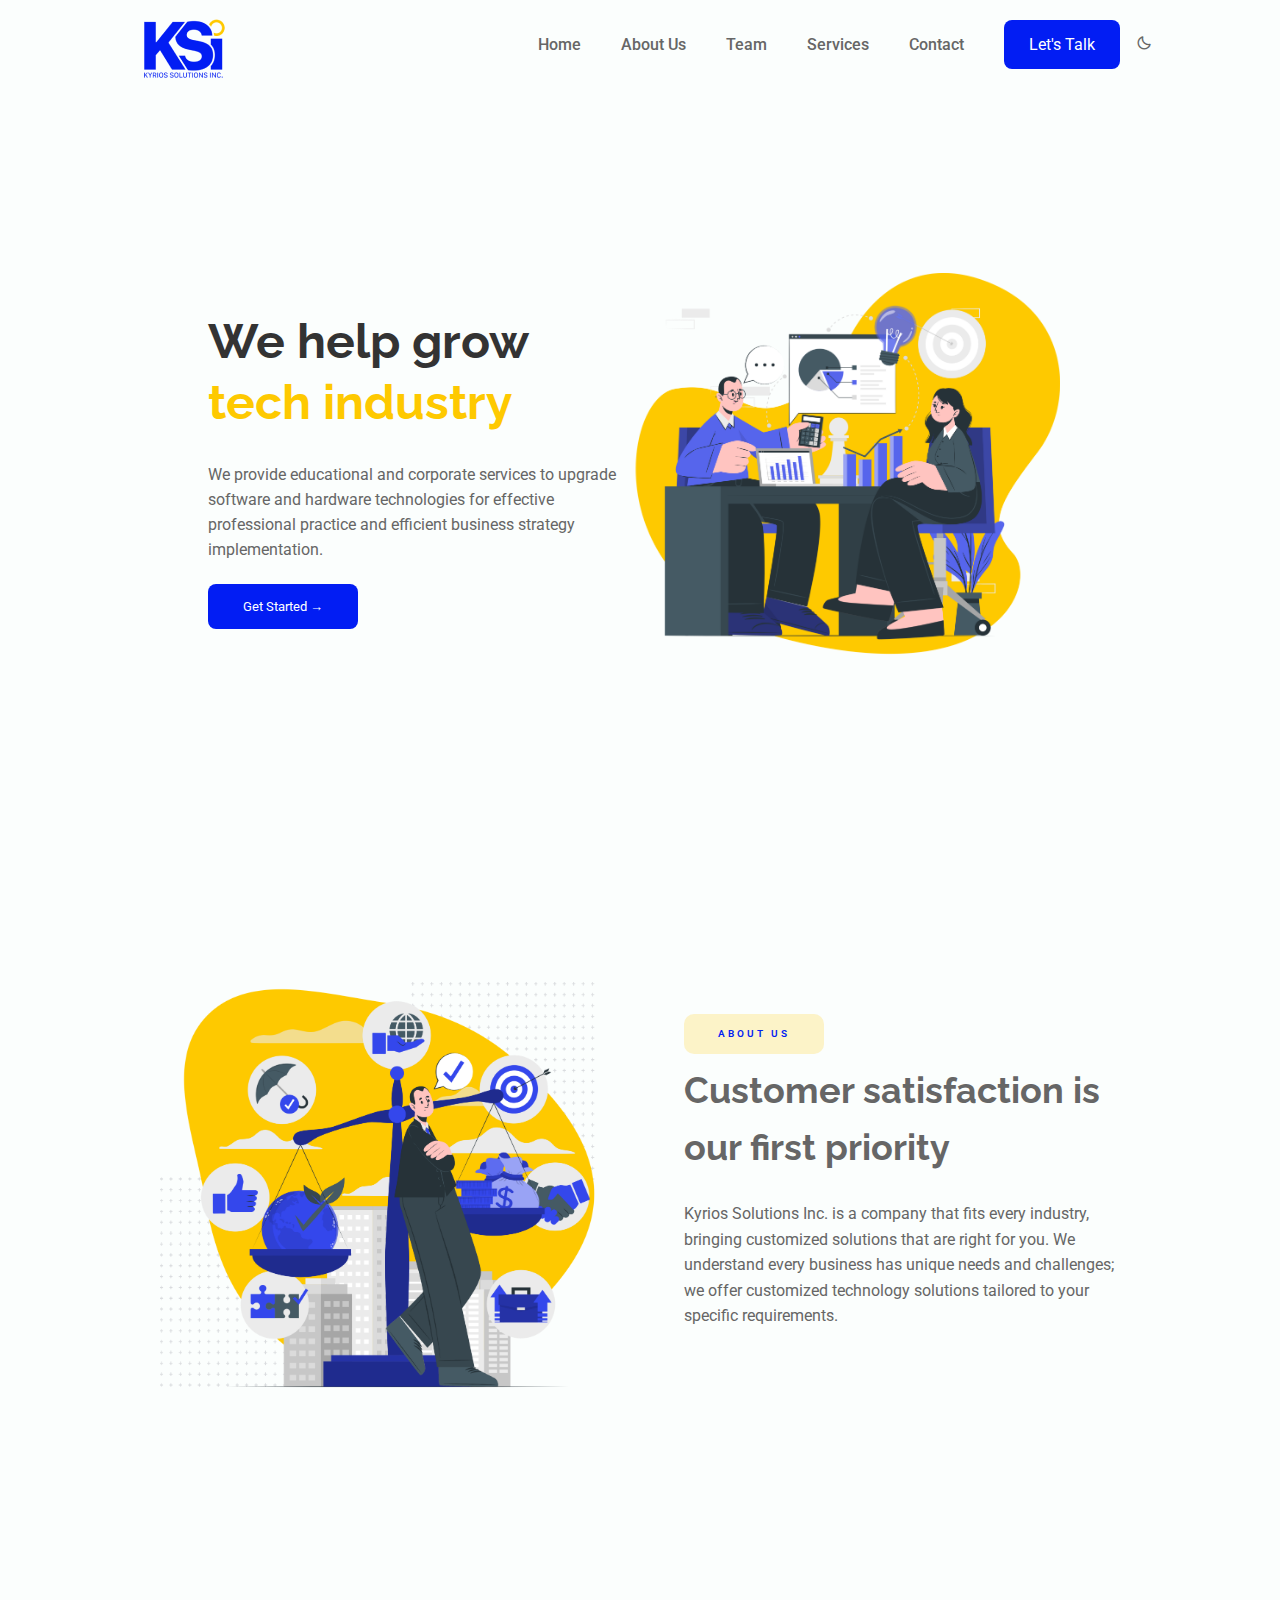
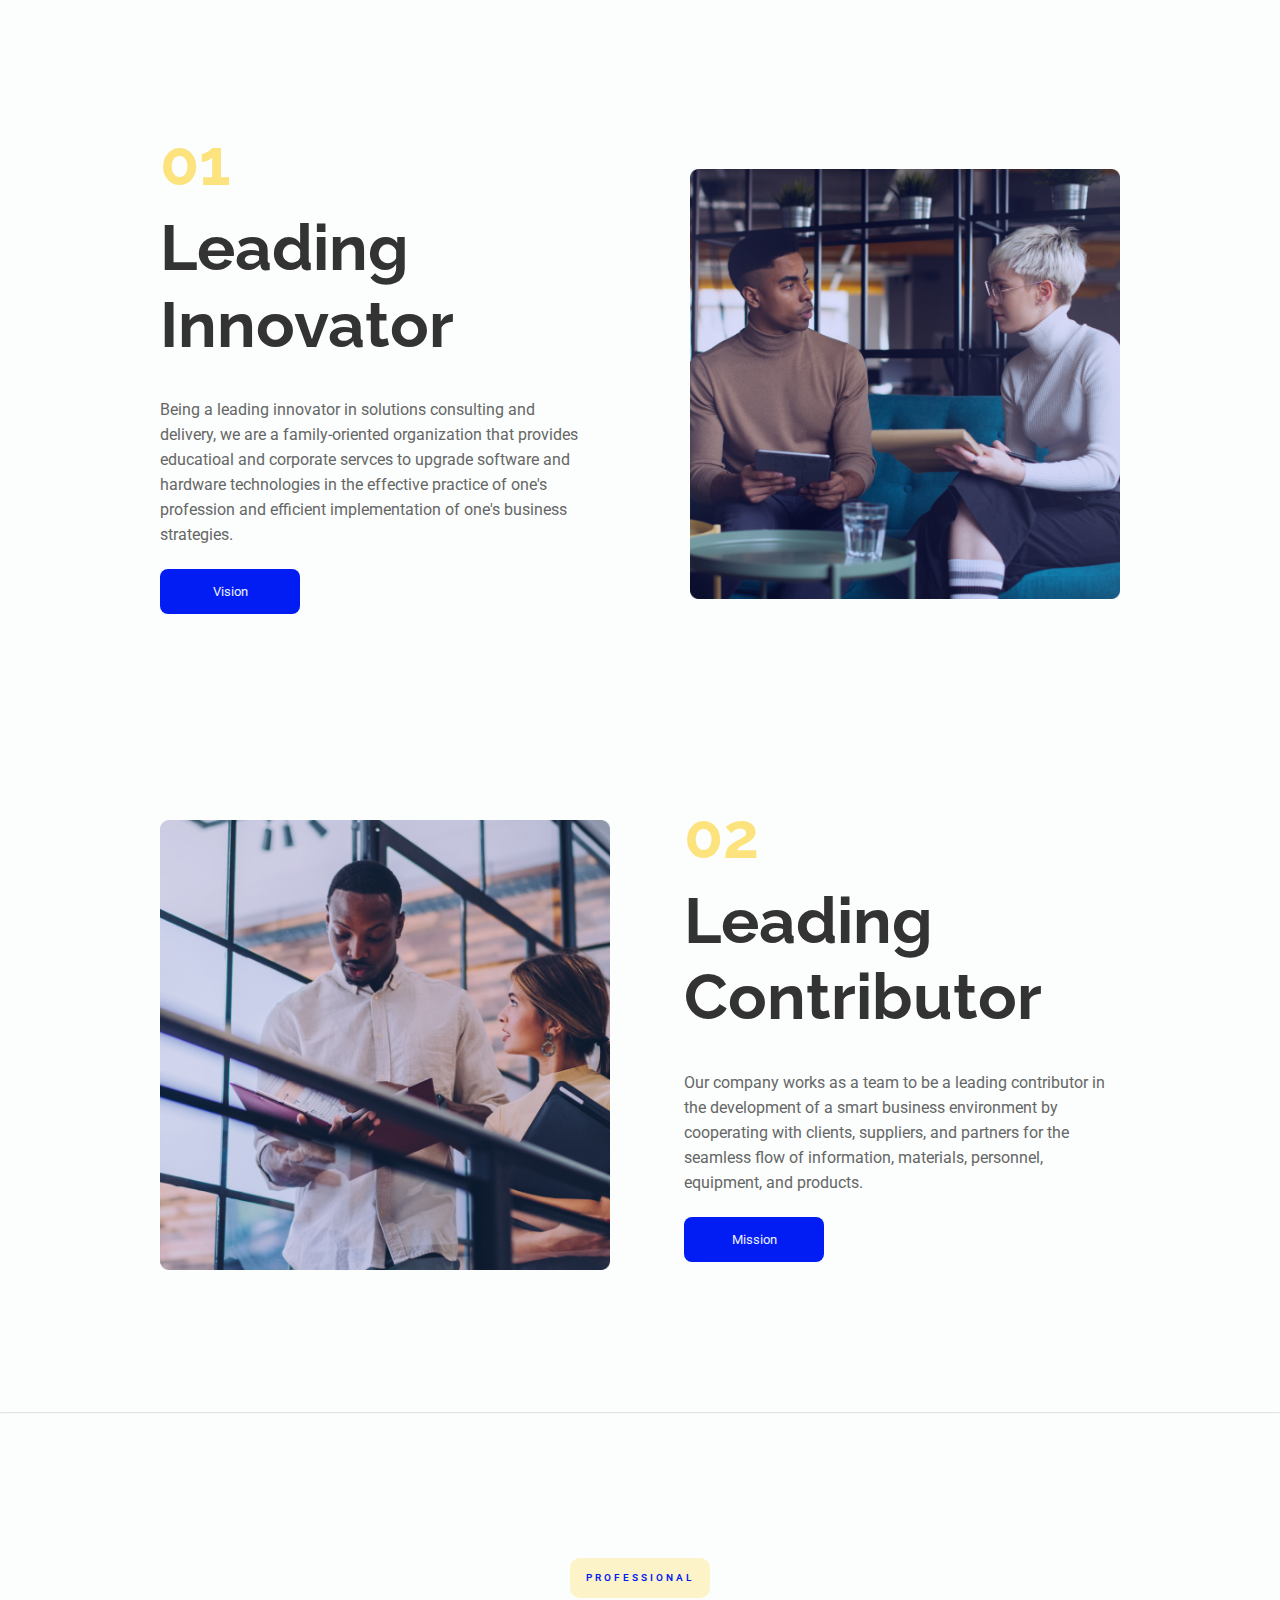
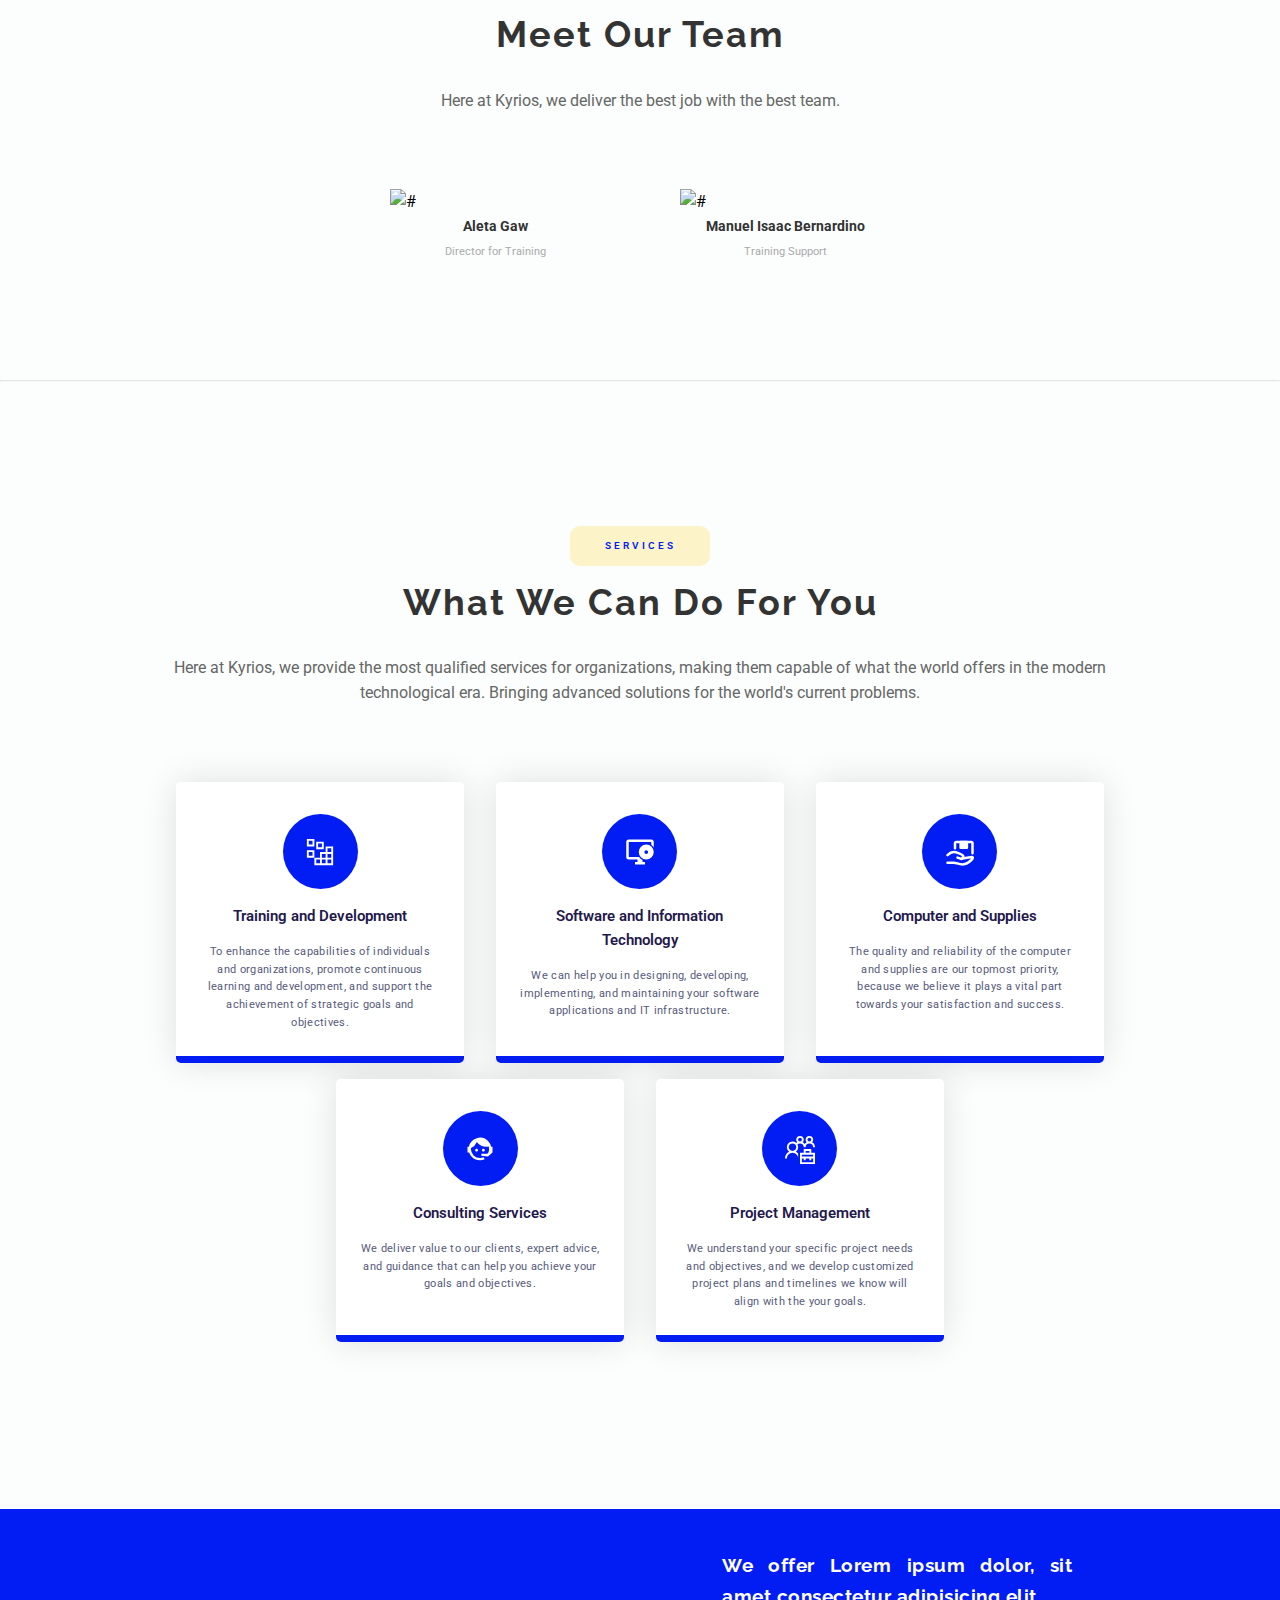
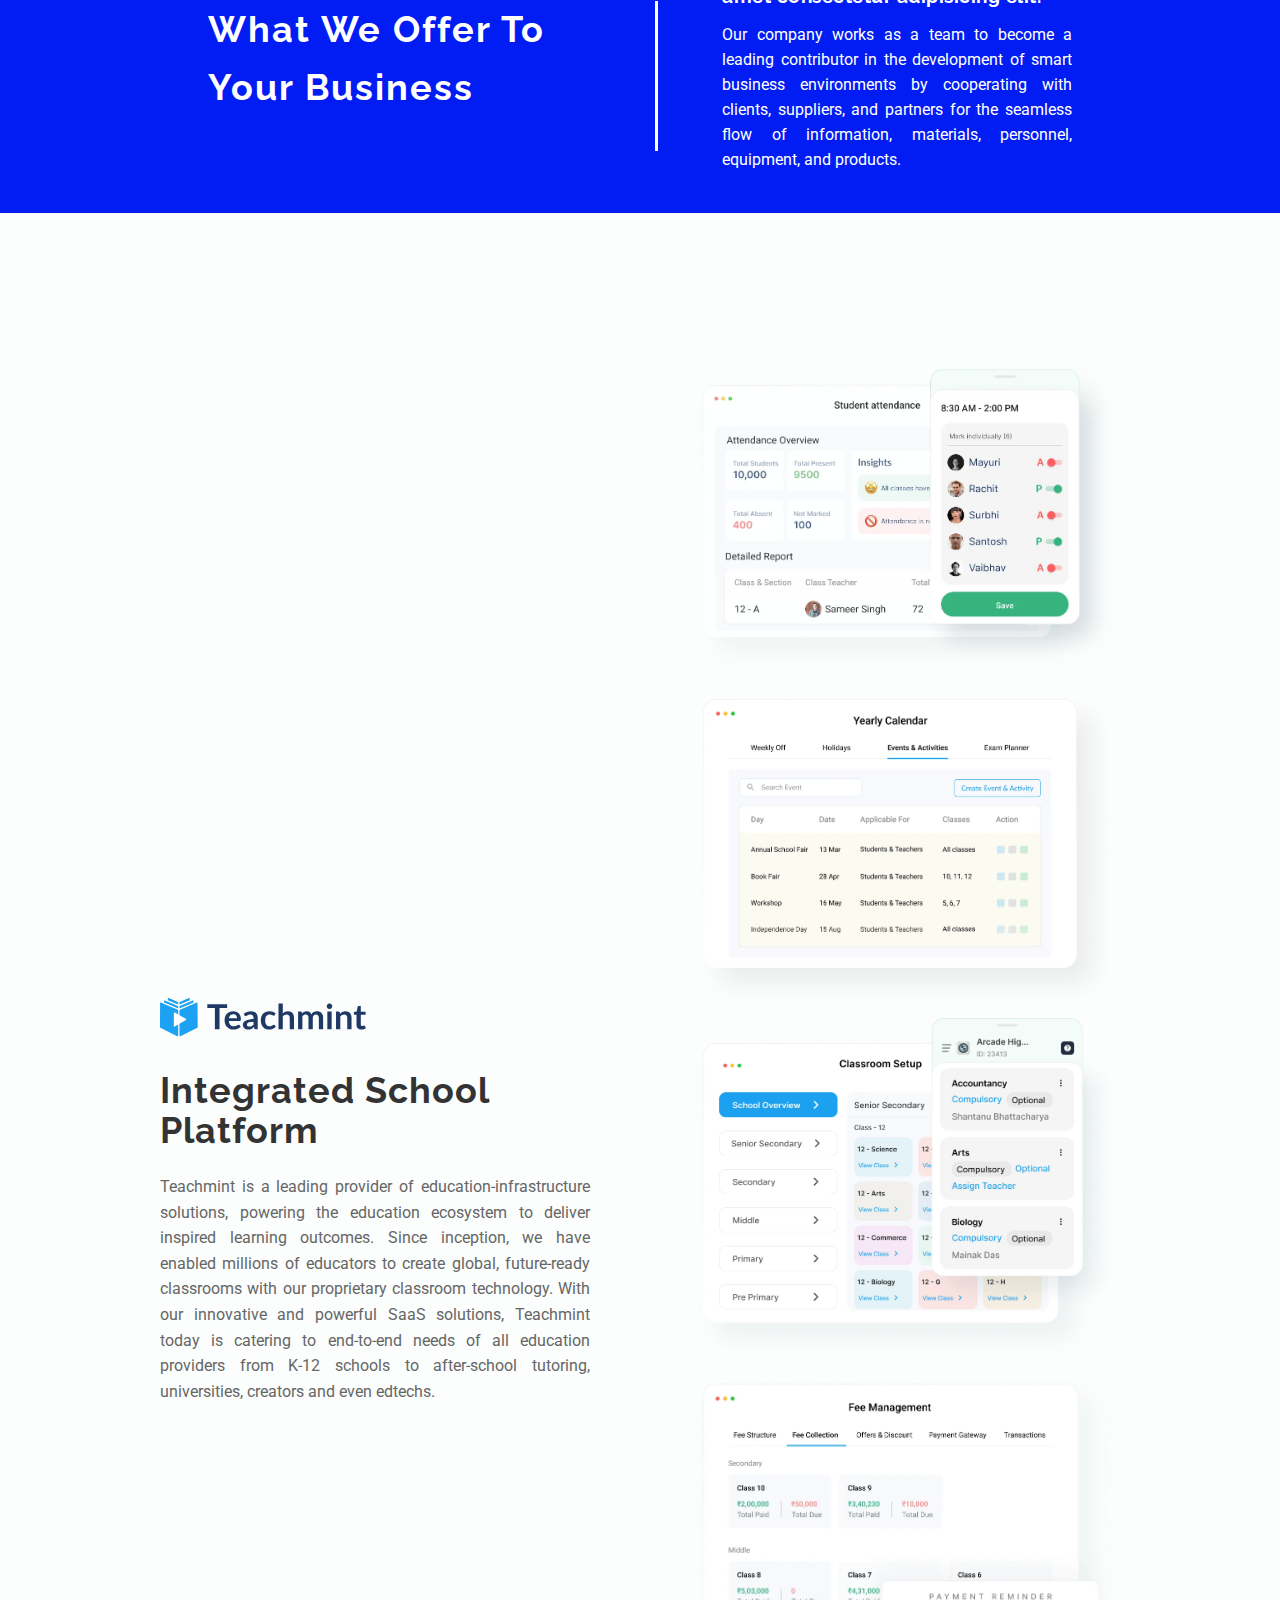
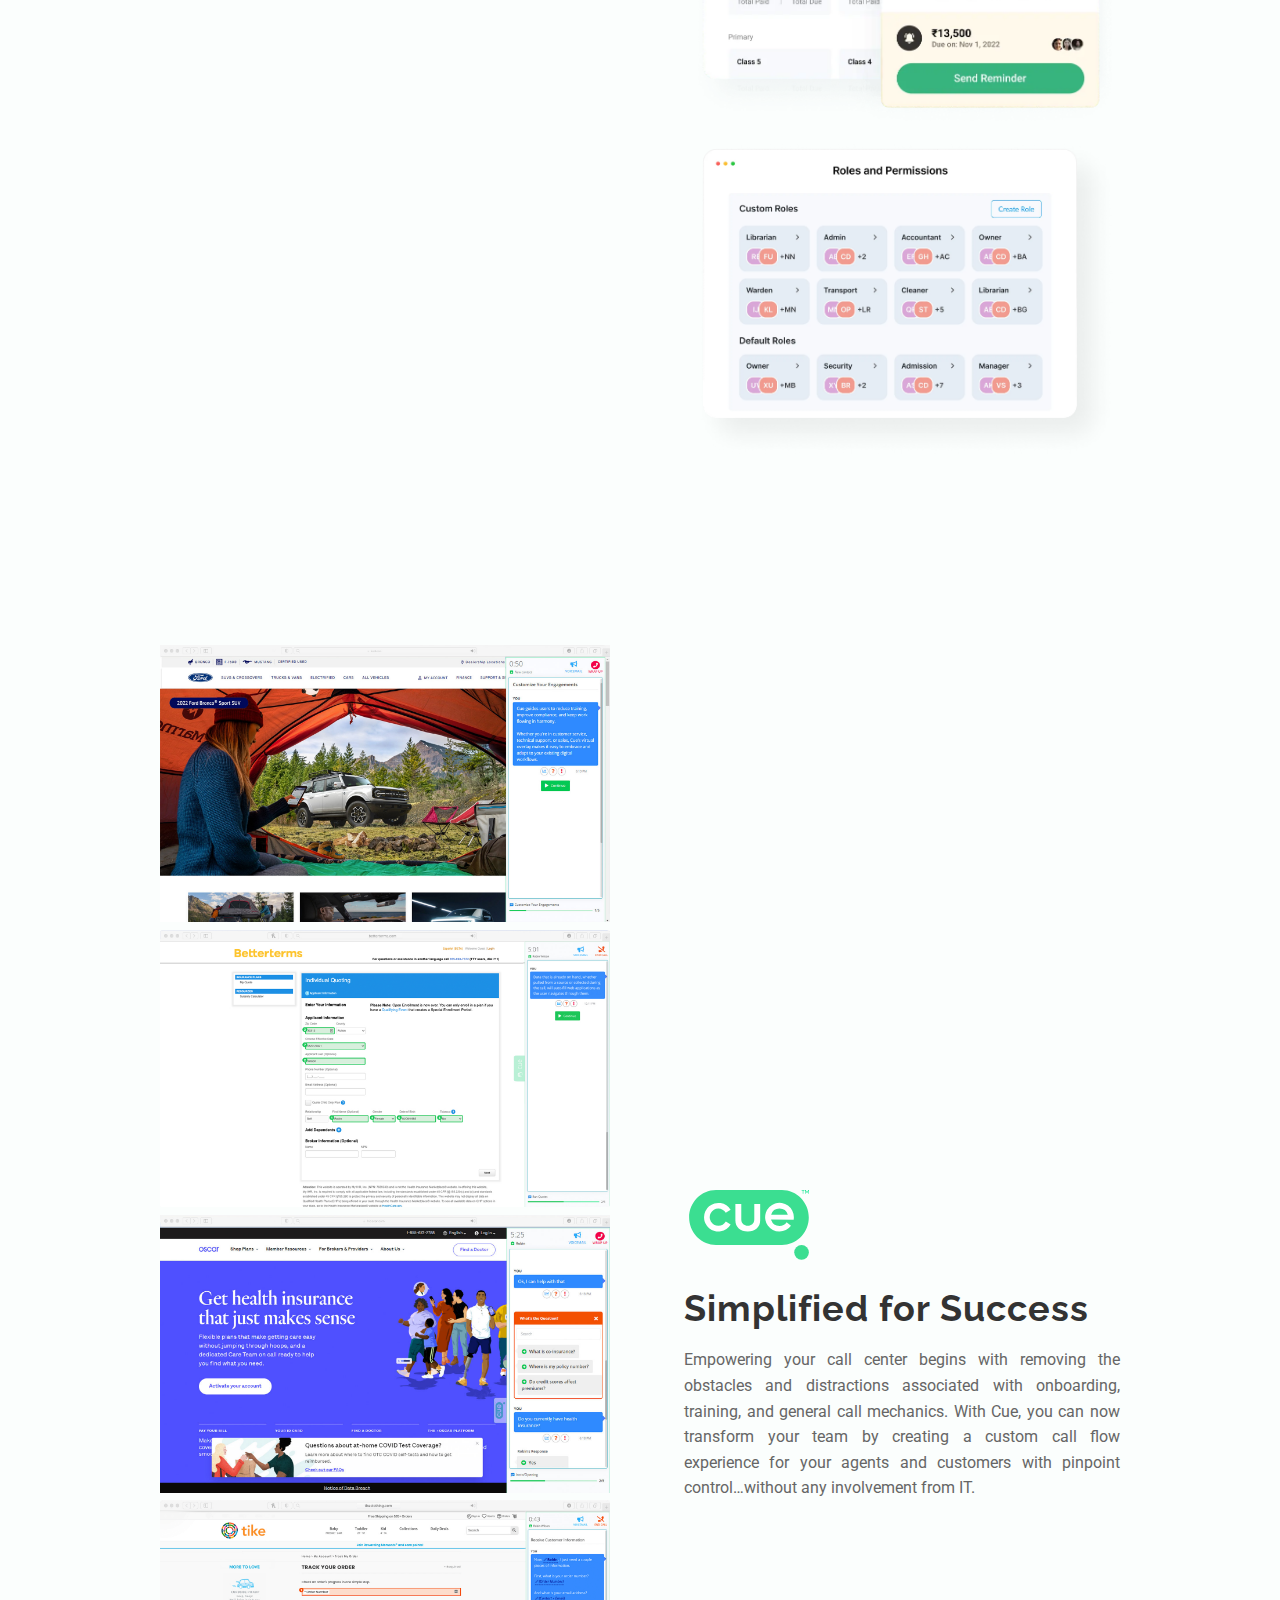
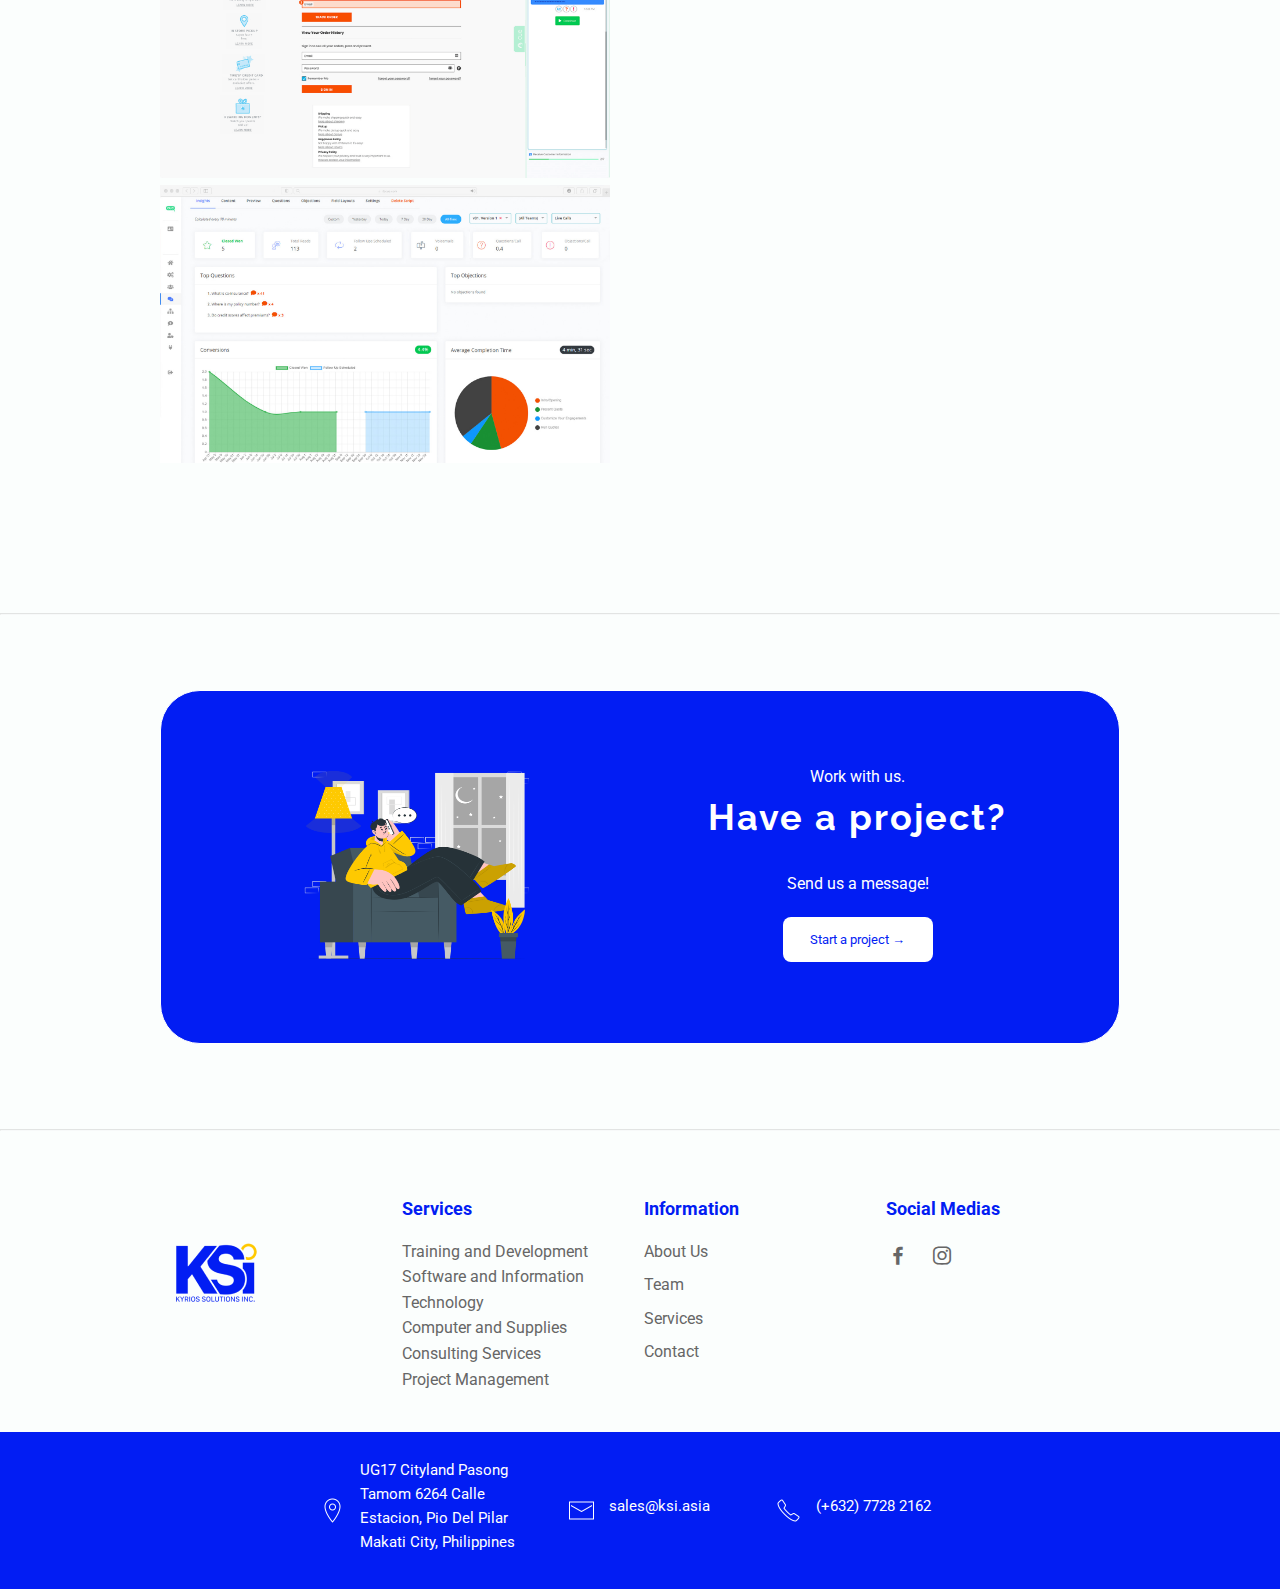
==== commit 7e66dcc1: "small changes" ====
--- a/index.html
+++ b/index.html
@@ -89,7 +89,7 @@
           </div>
          
     
-           <p class="about__description">Kyrios Solutions Inc. is a company that fits every industry, bringing customized solutions that are right for you. We understand that every business has unique needs and challenges, we offer customized technology solutions tailored to your specific requirements.</p>
+           <p class="about__description">Kyrios Solutions Inc. is a company that fits every industry, bringing customized solutions that are right for you. We understand every business has unique needs and challenges; we offer customized technology solutions tailored to your specific requirements.</p>
         </div>
         <img src="picture/header_pic.png" alt="" class="mission__img">
       </div>
@@ -134,7 +134,7 @@
         <center>
           <span class="section-team">PROFESSIONAL</span>
           <h2 class="title-home-team">Meet Our Team</h2>
-          <p class="content-home feautre-parag">Here at Kyrios, We will deliver the best job with the best team.</p>
+          <p class="content-home feautre-parag">Here at Kyrios, we deliver the best job with the best team.</p>
         </center>
         
         <br> <br> <br>
@@ -165,7 +165,7 @@
     <hr>
 
     
-    <section class="services_container section bd-container">
+    <section class="services_container section bd-container" id="services">
       <div class="SERVICE-TITLE-PAGE new home__data">
         <center>
           <span class="section-team">SERVICES</span>
@@ -181,7 +181,7 @@
               <svg xmlns="http://www.w3.org/2000/svg" width="30" height="30" viewBox="0 0 32 32"><path fill="white" d="M8 4v4H4V4h4M2 2v8h8V2zm16 5v4h-4V7h4m-6-2v8h8V5zM8 16v4H4v-4h4m-6-2v8h8v-8z"/><path fill="white" d="M22 10v6h-6v6h-6v8h20V10Zm-4 8h4v4h-4Zm-2 10h-4v-4h4Zm6 0h-4v-4h4Zm6 0h-4v-4h4Zm0-6h-4v-4h4Zm-4-6v-4h4v4Z"/></svg>
             </div>
             <h3>Training and Development</h3>
-            <p>Improve knowledge, skills, and competencies to achieve goals and objectives. To enhance the capabilities of individuals and organizations, promote continuous learning and development, and support the achievement of strategic goals and objectives.</p>
+            <p>To enhance the capabilities of individuals and organizations, promote continuous learning and development, and support the achievement of strategic goals and objectives.</p>
           </div>
         </div>
         <div class="column">
@@ -190,7 +190,7 @@
               <svg xmlns="http://www.w3.org/2000/svg" width="30" height="30" viewBox="0 0 24 24"><path fill="white" d="M14 18.32A7.06 7.06 0 0 1 11.28 16H3V4h18v2.26a7.08 7.08 0 0 1 2 2.15V4a2 2 0 0 0-2-2H3a2 2 0 0 0-2 2v12a2 2 0 0 0 2 2h7v2H8v2h8v-2h-2Z"/><path fill="white" d="M17 6a6 6 0 1 0 6 6a6 6 0 0 0-6-6Zm0 7.5a1.5 1.5 0 1 1 1.5-1.5a1.5 1.5 0 0 1-1.5 1.5Z"/></svg>
             </div>
             <h3>Software and Information Technology</h3>
-            <p>Use technologies to optimize operations, improve productivity, and enhance customer satisfaction. We can help you in designing, developing, implementing, and maintaining your software applications and IT infrastructure.</p>
+            <p>We can help you in designing, developing, implementing, and maintaining your software applications and IT infrastructure.</p>
           </div>
         </div>
         <div class="column">
@@ -199,7 +199,7 @@
               <svg xmlns="http://www.w3.org/2000/svg" width="30" height="30" viewBox="0 0 48 48"><mask id="ipSDelivery0"><g fill="none" stroke="#fff" stroke-linecap="round" stroke-linejoin="round" stroke-width="4"><path d="m20 33l6 2s15-3 17-3s2 2 0 4s-9 8-15 8s-10-3-14-3H4"/><path d="M4 29c2-2 6-5 10-5s13.5 4 15 6s-3 5-3 5M16 18v-8a2 2 0 0 1 2-2h24a2 2 0 0 1 2 2v16"/><path fill="#fff" d="M25 8h10v9H25z"/></g></mask><path fill="white" d="M0 0h48v48H0z" mask="url(#ipSDelivery0)"/></svg>            
             </div>
             <h3>Computer and Supplies</h3>
-            <p>Run computer systems effectively with the right hardware and accessories. The quality and reliability of the computer and supplies are our topmost priority, because we believe it plays a vital part towards your satisfaction and success.</p>
+            <p>The quality and reliability of the computer and supplies are our topmost priority, because we believe it plays a vital part towards your satisfaction and success.</p>
           </div>
         </div>
           <div class="column">
@@ -208,7 +208,7 @@
                 <svg xmlns="http://www.w3.org/2000/svg" width="30" height="30" viewBox="0 0 24 24"><path fill="white" d="M18.72 14.76c.35-.85.54-1.76.54-2.76c0-.72-.11-1.41-.3-2.05c-.65.15-1.33.23-2.04.23A9.07 9.07 0 0 1 9.5 6.34a9.21 9.21 0 0 1-4.73 4.88c-.04.25-.04.52-.04.78A7.27 7.27 0 0 0 12 19.27c1.05 0 2.06-.23 2.97-.64c.57 1.09.83 1.63.81 1.63c-1.64.55-2.91.82-3.78.82c-2.42 0-4.73-.95-6.43-2.66a9.03 9.03 0 0 1-2.24-3.69H2v-4.55h1.09a9.09 9.09 0 0 1 15.33-4.6a8.991 8.991 0 0 1 2.47 4.6H22v4.55h-.06L18.38 18l-5.3-.6v-1.67h4.83l.81-.97m-9.45-2.99c.3 0 .59.12.8.34a1.136 1.136 0 0 1 0 1.6c-.21.21-.5.33-.8.33c-.63 0-1.14-.5-1.14-1.13c0-.63.51-1.14 1.14-1.14m5.45 0c.63 0 1.13.51 1.13 1.14c0 .63-.5 1.13-1.13 1.13c-.63 0-1.14-.5-1.14-1.13a1.14 1.14 0 0 1 1.14-1.14Z"/></svg>
               </div>
               <h3>Consulting Services</h3>
-              <p>Improve performance, increase efficiency, reduce costs, enhance organizational structure, or implement new initiatives. We deliver value to our clients, expert advice, and guidance that can help you achieve your goals and objectives.</p>
+              <p>We deliver value to our clients, expert advice, and guidance that can help you achieve your goals and objectives.</p>
             </div>
           </div>
           <div class="column">
@@ -217,7 +217,7 @@
                 <svg xmlns="http://www.w3.org/2000/svg" width="30" height="30" viewBox="0 0 2048 2048"><path fill="white" d="M1792 1280h256v768H1024v-768h256v-256h512v256zm-384 0h256v-128h-256v128zm512 384h-128v128h-128v-128h-256v128h-128v-128h-128v256h768v-256zm-768-256v128h768v-128h-768zM896 896q0 93-41 174t-117 136q45 23 85 53t73 67v338q0-79-30-149t-82-122t-123-83t-149-30q-80 0-149 30t-122 82t-83 123t-30 149H0q0-73 20-141t57-129t91-108t118-81q-75-54-116-135t-42-174q0-79 30-149t82-122t122-83t150-30q72 0 137 25t119 74q32-29 71-51q-34-35-52-81t-19-95q0-53 20-99t55-82t81-55t100-20q53 0 99 20t82 55t55 81t20 100q0 49-18 95t-53 81q83 46 135 124q52-78 135-124q-34-35-52-81t-19-95q0-53 20-99t55-82t81-55t100-20q53 0 99 20t82 55t55 81t20 100q0 49-18 95t-53 81q46 25 83 61t62 79t40 94t14 102h-128q0-53-20-99t-55-82t-81-55t-100-20q-53 0-99 20t-82 55t-55 81t-20 100h-128q0-53-20-99t-55-82t-81-55t-100-20q-49 0-95 18t-81 53q24 42 36 89t12 96zm768-640q-27 0-50 10t-40 27t-28 41t-10 50q0 27 10 50t27 40t41 28t50 10q27 0 50-10t40-27t28-41t10-50q0-27-10-50t-27-40t-41-28t-50-10zm-640 0q-27 0-50 10t-40 27t-28 41t-10 50q0 27 10 50t27 40t41 28t50 10q27 0 50-10t40-27t28-41t10-50q0-27-10-50t-27-40t-41-28t-50-10zm-512 896q53 0 99-20t82-55t55-81t20-100q0-53-20-99t-55-82t-81-55t-100-20q-53 0-99 20t-82 55t-55 81t-20 100q0 53 20 99t55 82t81 55t100 20z"/></svg>
               </div>
               <h3>Project Management</h3>
-              <p>Successfully plan, execute, and deliver projects on time and within budget. We understand your specific project needs and objectives, and we develop customized project plans and timelines we know will align with the your goals.</p>
+              <p>We understand your specific project needs and objectives, and we develop customized project plans and timelines we know will align with the your goals.</p>
             </div>
           </div>          
 
@@ -226,16 +226,16 @@
     </section>  
   </main>
 
-  <br><br><br><br><br><br><br><br><br><br>
+  <br><br><br><br>
 
   <! -- SERVICES -->
   <main  class="l-main" style="background: #021DF3;" >
-    <section class=" bd-container" id="services">
+    <section class=" bd-container">
       <div class="mission__container bd-grid">
         <div class="mission__data">
           <br>
           <h2 class="title-home-team" style="letter-spacing: 0.5px; font-size: 1.2rem; color: white;  margin-bottom: 10px;  text-align: justify;">We offer  Lorem ipsum dolor, sit amet consectetur adipisicing elit. </h2>
-          <p class="content-home" style="color: white; text-align: justify;">Our company works as a team to be a leading contributor in the development of a smart business environment by cooperating with clients, suppliers, and partners for the seamless flow of information, materials, personnel, equipment, and products.</p>
+          <p class="content-home" style="color: white; text-align: justify;">Our company works as a team to become a leading contributor in the development of smart business environments by cooperating with clients, suppliers, and partners for the seamless flow of information, materials, personnel, equipment, and products.</p>
           <br>
         </div>
         <div class="mission__img" style="display: flex;">
@@ -301,10 +301,11 @@
       </div>
     </section>
  
-    <br><br><br><br><hr><br><br><br><br><br><br><br><br>
-
-
-    
+    <br><br><br><br>
+
+    <hr>
+
+    <br><br>
 
     <! -- CONTACT -->
     <section class="contact   bd-container" id="contact" >
@@ -312,7 +313,7 @@
         <div class="contain_contacty">
           <center>
             <br>
-            <span class="section-team js" style=" color: white;">Work with Us</span>
+            <span class="section-team js" style=" color: white;">Work with us.</span>
             <h2 class="title-home-team js" style="color:white;">Have a project?</h2>
             <p class="content-home feautre-parag js" style="color:white;">Send us a message!</p>
             <button id="more-btn-about-contact"><a href="#modalWindowExit" style="  color: #021DF3;">Start a project &#8594</a></button>
@@ -322,7 +323,8 @@
         <br>
       </div>
     </section>
-    <br><br><br><br><br><br><br>
+    <br><br><br>
+    
   </main>
   
   <hr>
--- a/assets/style.css
+++ b/assets/style.css
@@ -657,7 +657,7 @@
 }
 .row p {
   color: #575a7b;
-  font-size: 10px;
+  font-size: 11px;
   line-height: 1.6;
   letter-spacing: 0.03em;
 }
@@ -819,10 +819,9 @@
   align-content: center;
   justify-content: center;
 }
-.menu-second img
-{
-  height: auto;
-  width: 420px;
+.menu__container img
+{
+  width: 100%;
 }
 .third
 {
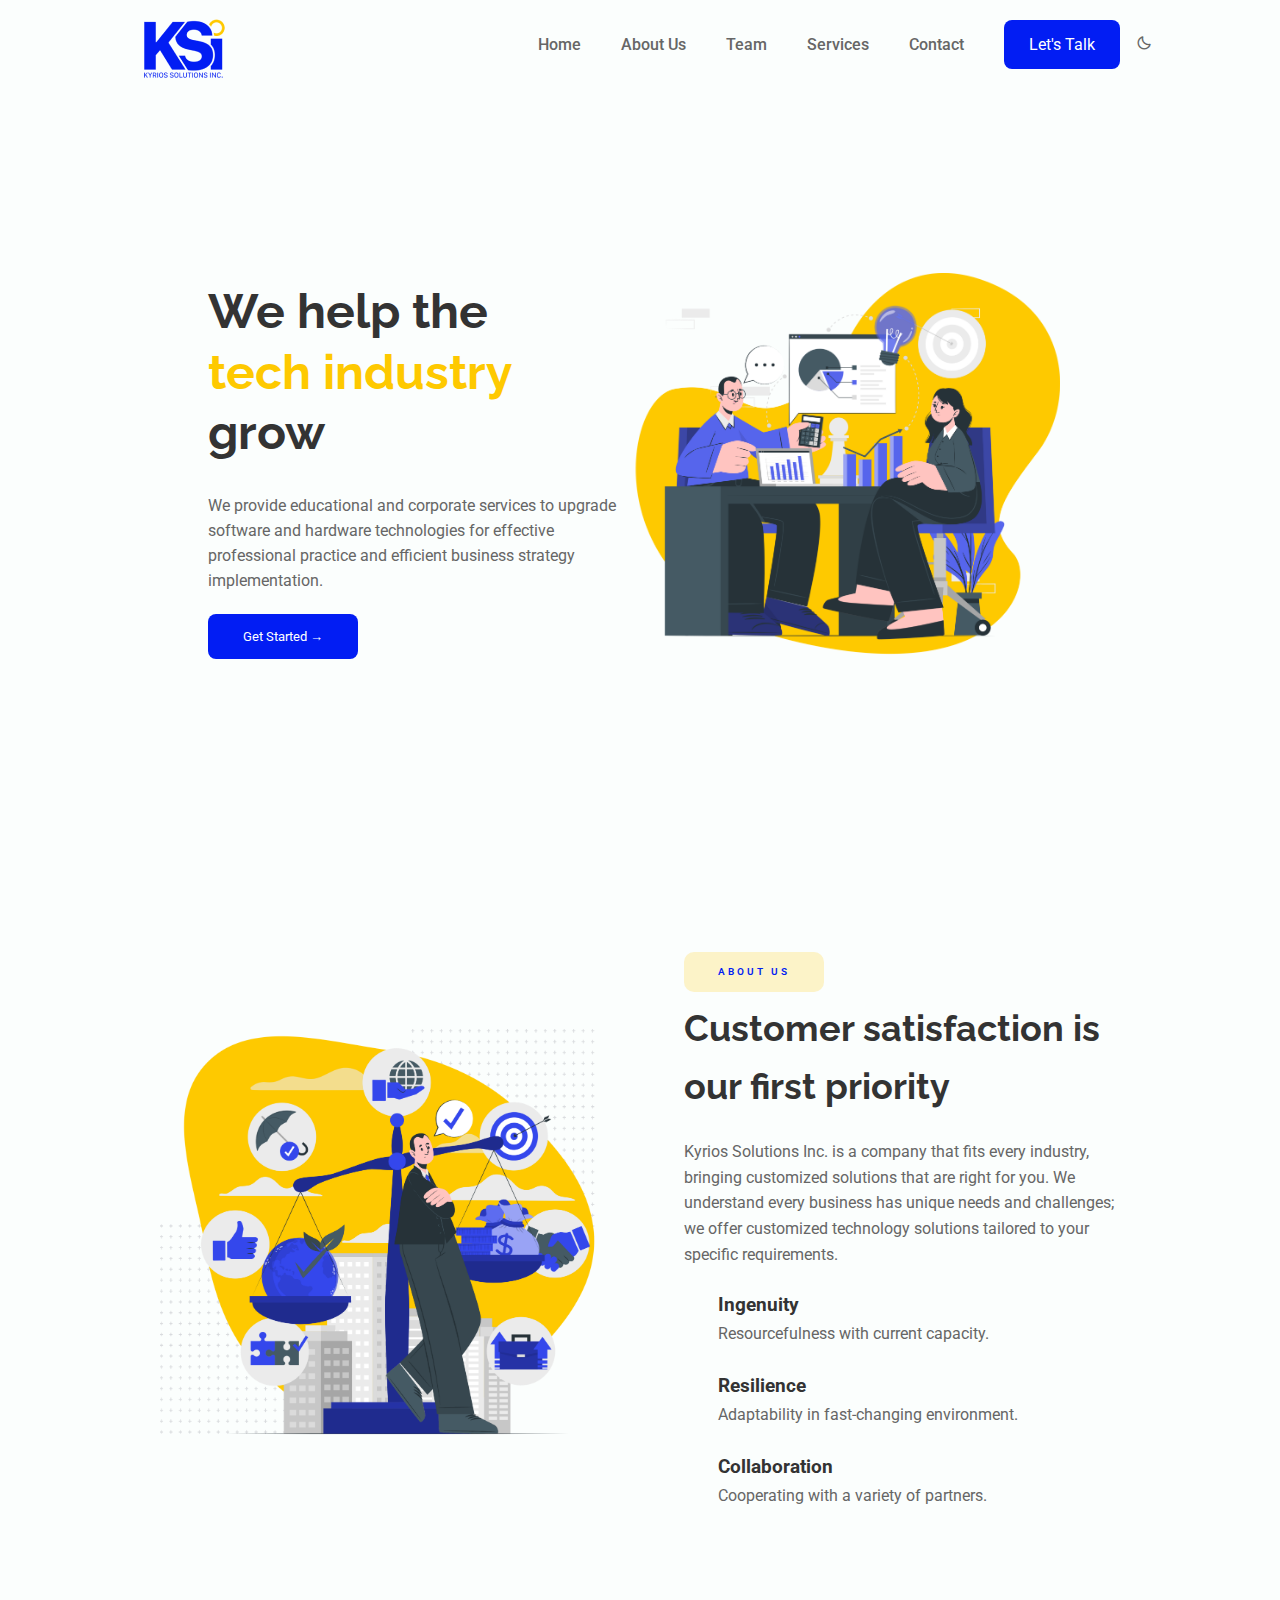
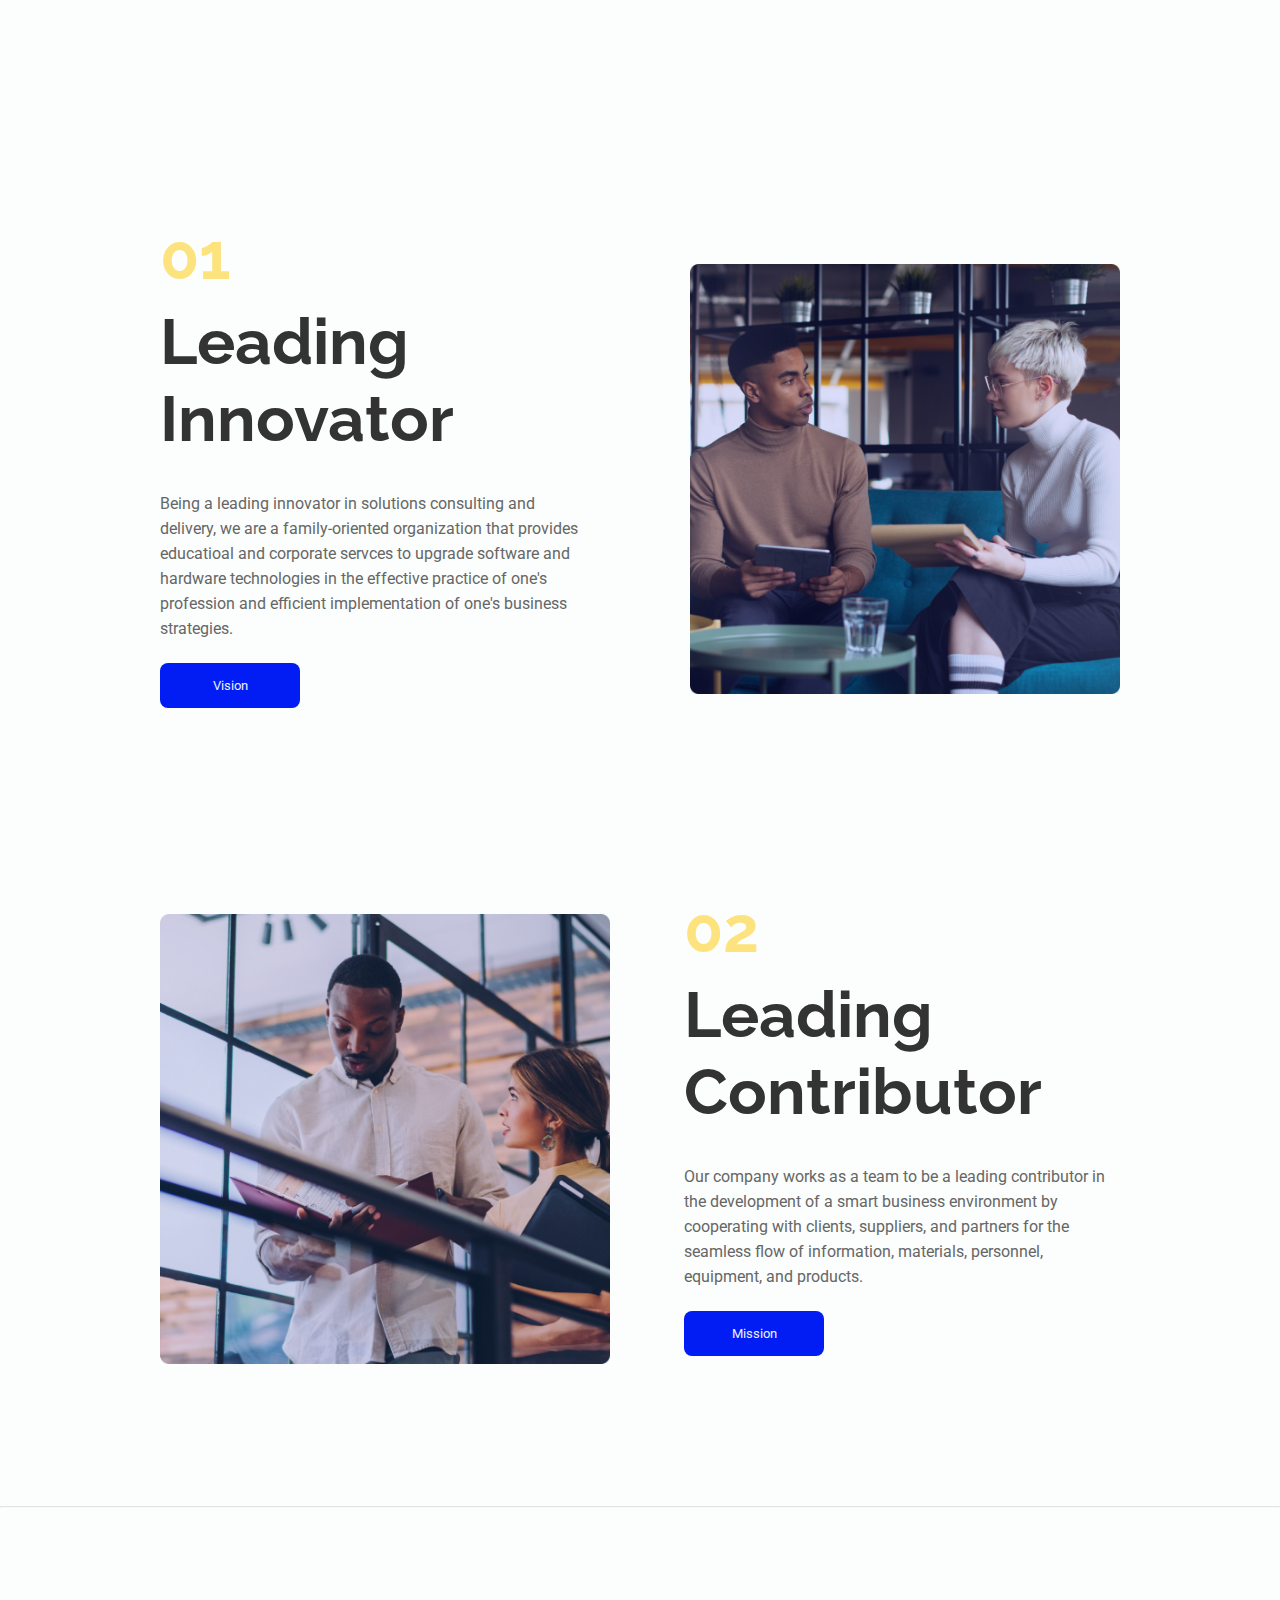
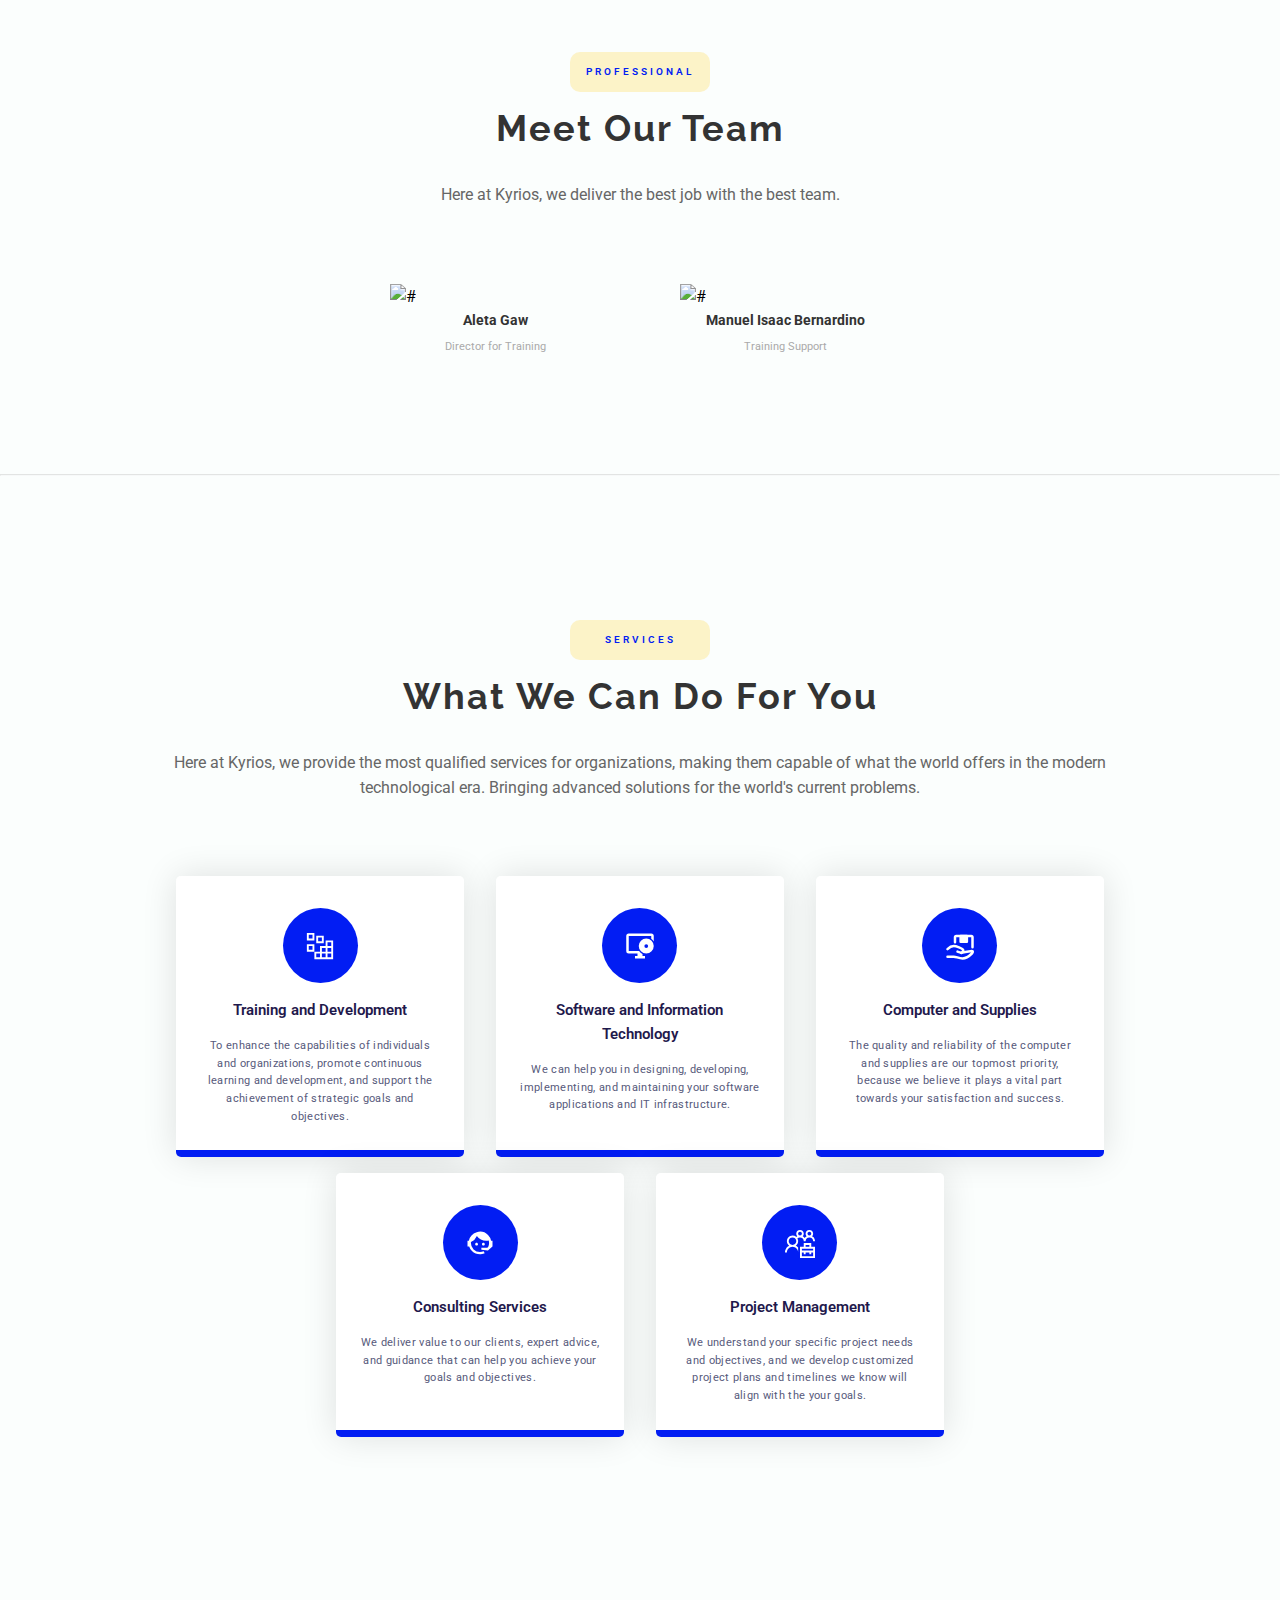
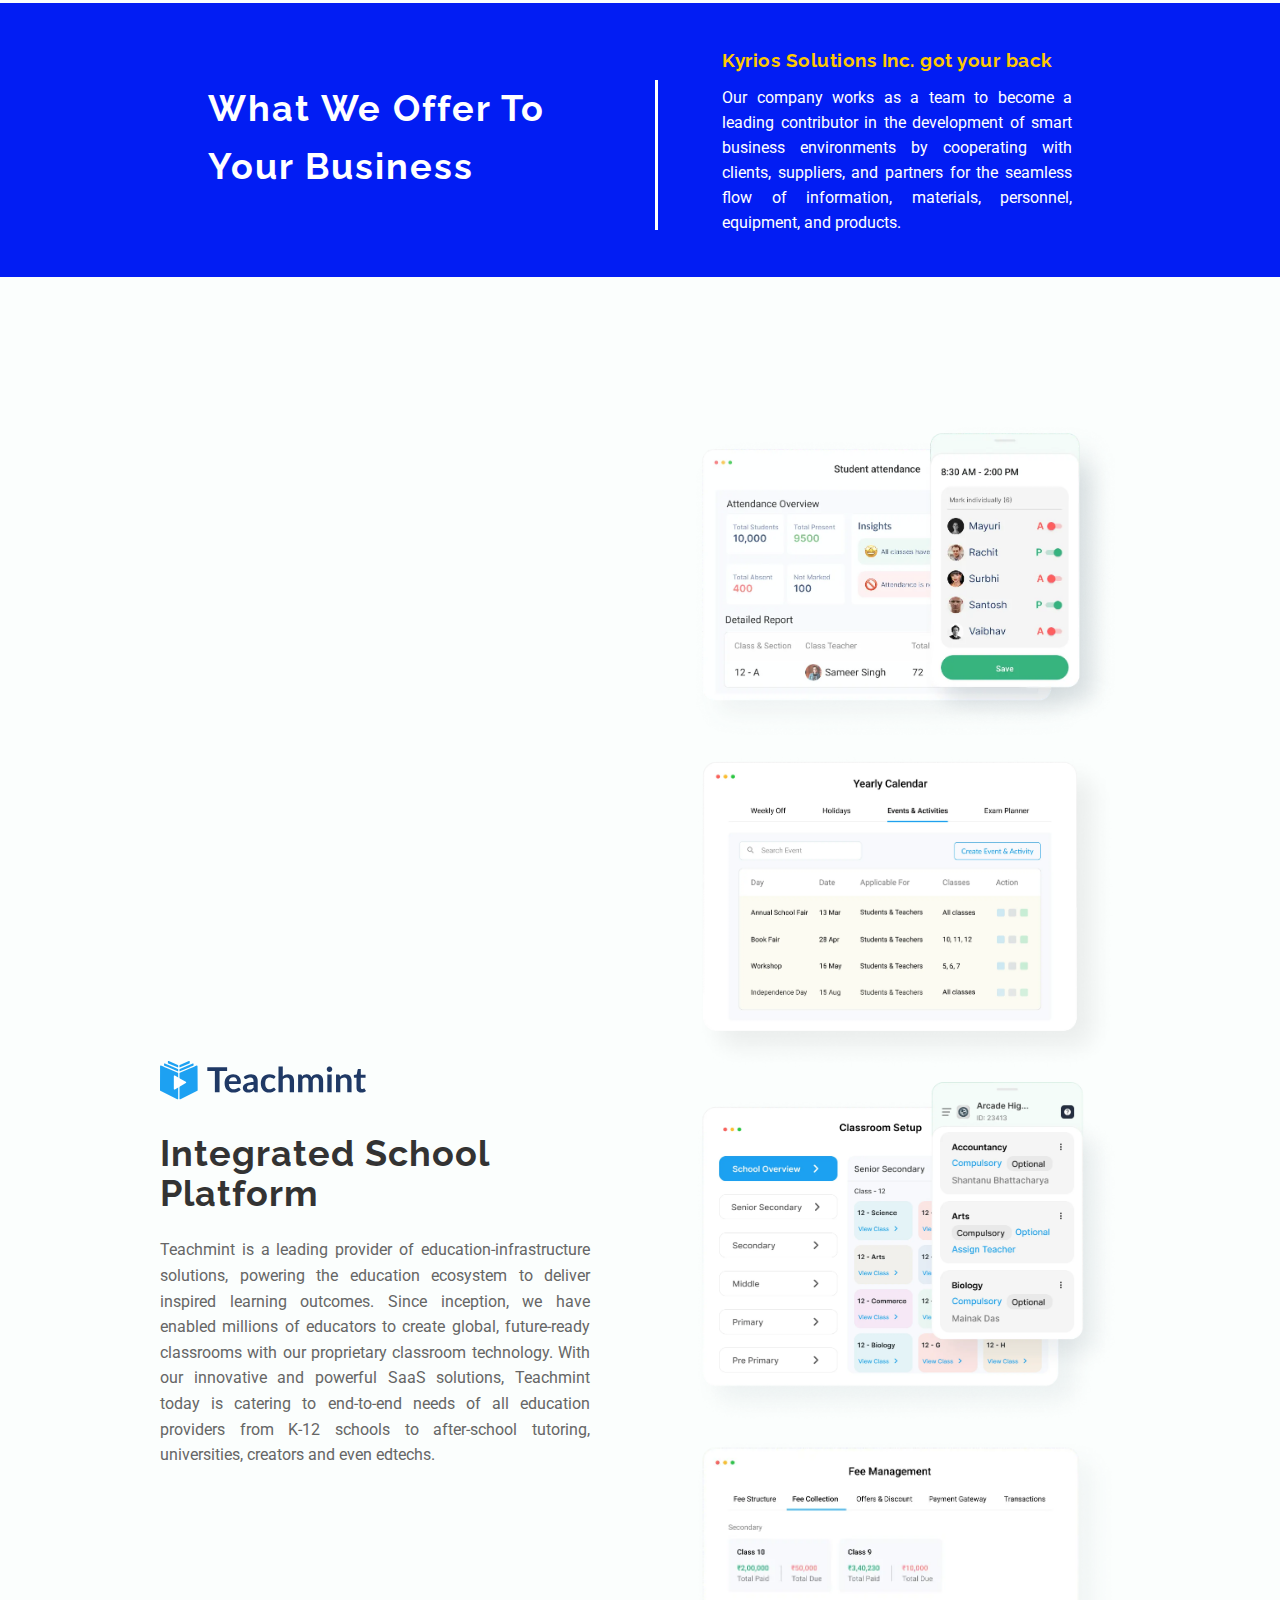
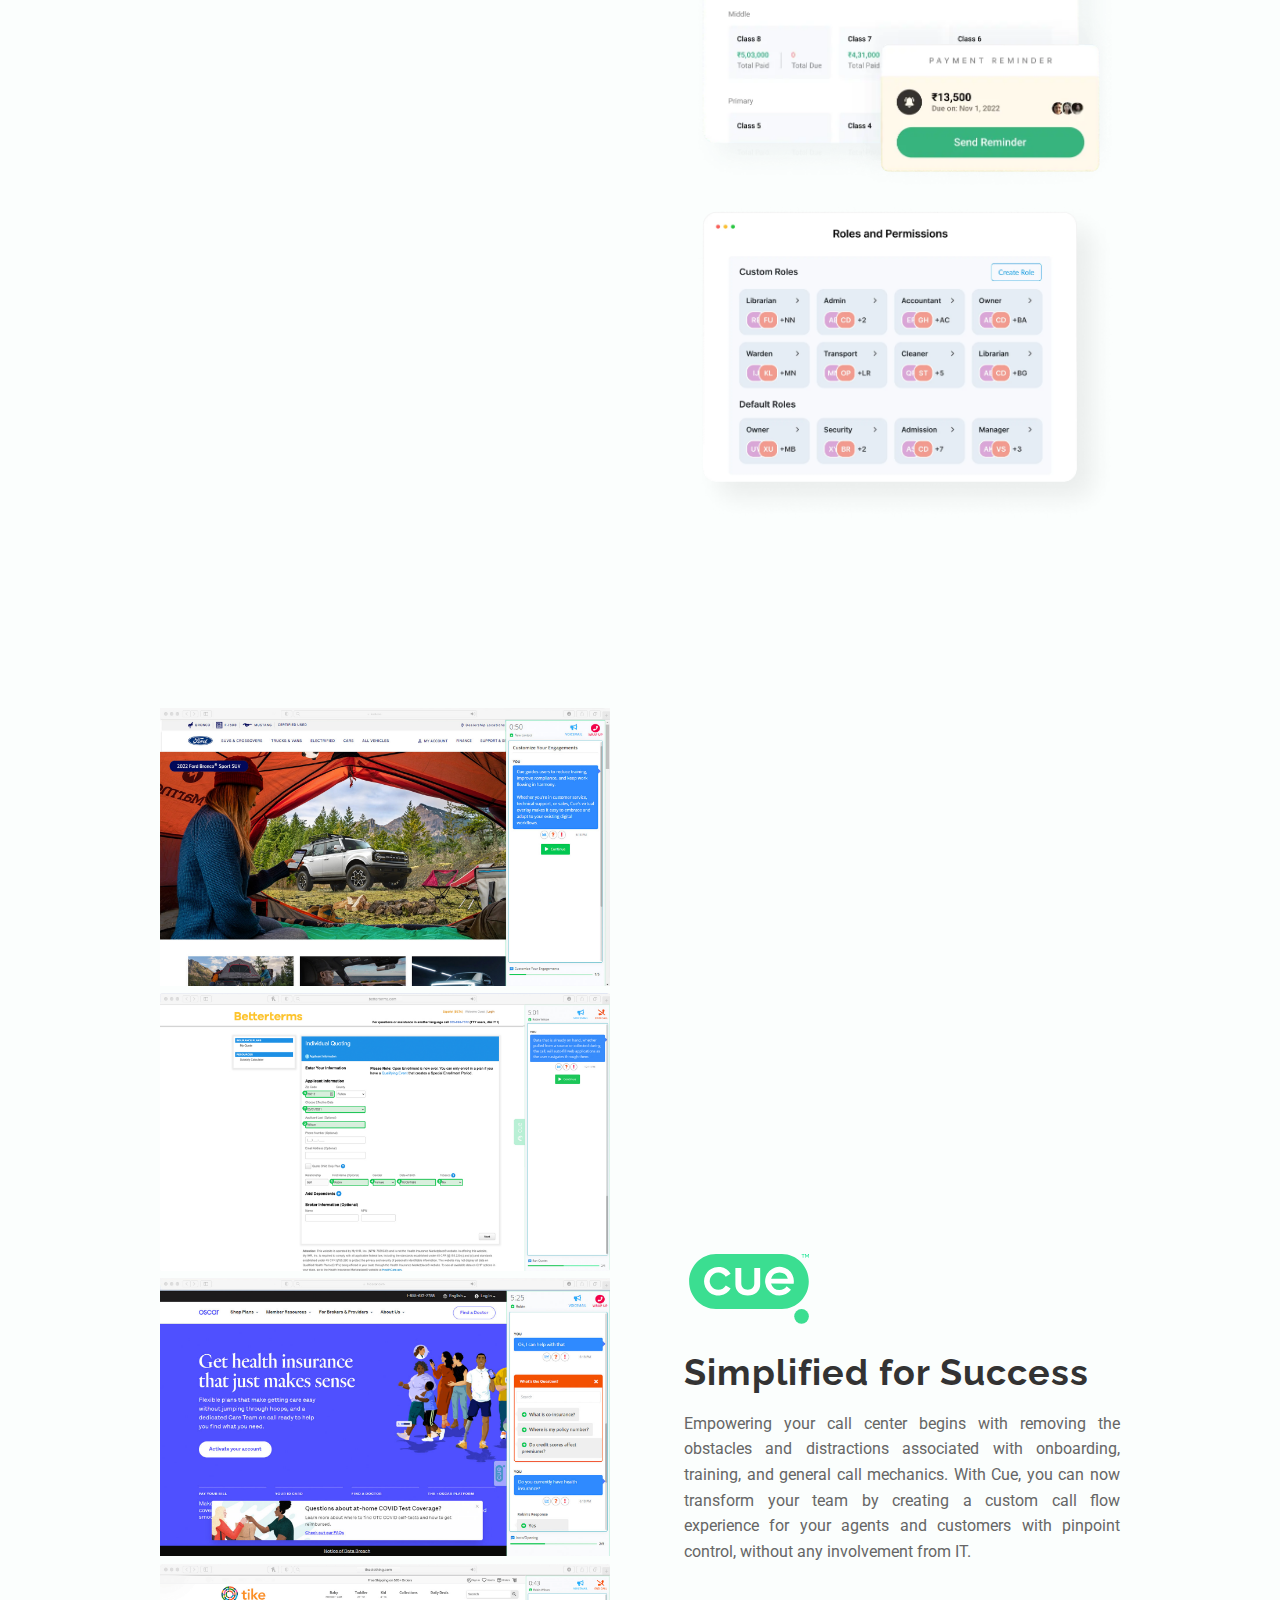
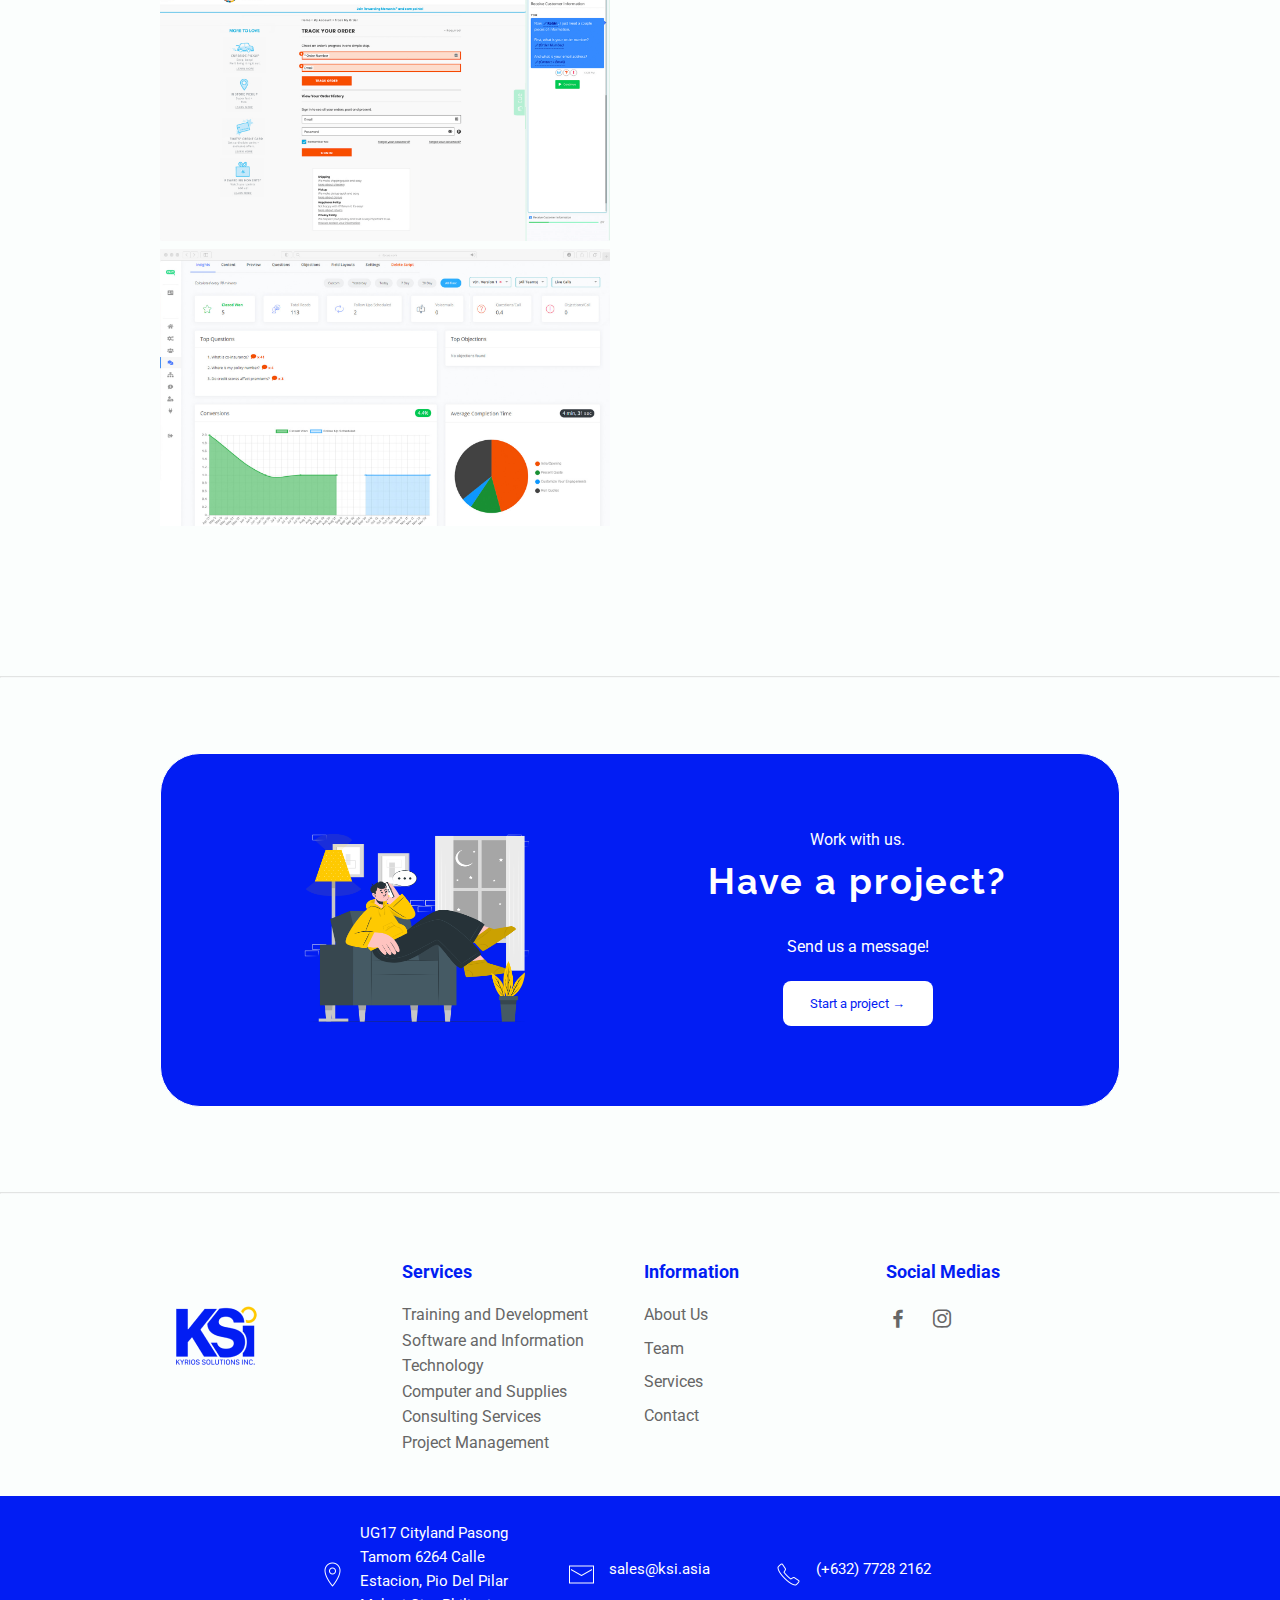
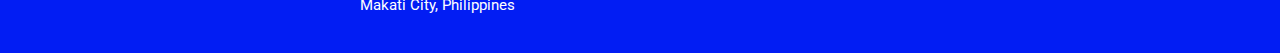
==== commit cca5a873: "some addition" ====
--- a/index.html
+++ b/index.html
@@ -66,8 +66,9 @@
     <section class="home  bd-container " id="home">
       <div class="home__container bd-grid">
         <div class="home__data">
-          <h1 class="home__title help">We help grow</h1>
+          <h1 class="home__title help">We help the</h1>
           <h1 style="color:#FEC900;" class="home__title tech">tech industry</h1>
+          <h1 class="home__title help">grow</h1>
           <br>
           <p class="content-home">We provide educational and corporate services to upgrade software and hardware technologies for effective professional practice and efficient business strategy implementation.</p>
           <button id="more-btn-about"><a href="#modalWindowExit" style="  color: white;">Get Started  &#8594</a></button>
@@ -90,6 +91,35 @@
          
     
            <p class="about__description">Kyrios Solutions Inc. is a company that fits every industry, bringing customized solutions that are right for you. We understand every business has unique needs and challenges; we offer customized technology solutions tailored to your specific requirements.</p>
+           <div>
+            <div class="indv-about">
+              <span class="iconify" data-icon="material-symbols:check-circle-rounded" data-width="25" data-height="25" style="color: #FEC900;"></span>
+              <div class="cont-abt">
+                <h3 class="cont-title"" >Ingenuity</h3>
+                <p class="cont">Resourcefulness with current capacity.</p>
+              </div>
+            </div>
+            </div>
+            <br>
+            <div>
+                <div class="indv-about">
+                  <span class="iconify" data-icon="material-symbols:check-circle-rounded" data-width="25" data-height="25"  style="color: #FEC900;"></span>
+                      <div class="cont-abt">
+                          <h3 class="cont-title"">Resilience</h3>
+                          <p class="cont">Adaptability in fast-changing environment.</p>
+                      </div>
+                    </div>
+                  </div>
+                  <br>
+                  <div>
+                    <div class="indv-about">
+                      <span class="iconify" data-icon="material-symbols:check-circle-rounded" data-width="25" data-height="25"  style="color: #FEC900;"></span>
+                      <div class="cont-abt">
+                          <h3 class="cont-title"" >Collaboration</h3>
+                          <p class="cont" >Cooperating with a variety of partners.</p>
+                      </div>
+                    </div>
+                  </div>
         </div>
         <img src="picture/header_pic.png" alt="" class="mission__img">
       </div>
@@ -234,7 +264,7 @@
       <div class="mission__container bd-grid">
         <div class="mission__data">
           <br>
-          <h2 class="title-home-team" style="letter-spacing: 0.5px; font-size: 1.2rem; color: white;  margin-bottom: 10px;  text-align: justify;">We offer  Lorem ipsum dolor, sit amet consectetur adipisicing elit. </h2>
+          <h2 class="title-home-team" style="letter-spacing: 0.5px; font-size: 1.2rem; color: #FEC900;  margin-bottom: 10px;  text-align: justify;">Kyrios Solutions Inc. got your back</h2>
           <p class="content-home" style="color: white; text-align: justify;">Our company works as a team to become a leading contributor in the development of smart business environments by cooperating with clients, suppliers, and partners for the seamless flow of information, materials, personnel, equipment, and products.</p>
           <br>
         </div>
@@ -289,7 +319,7 @@
           <svg xmlns="http://www.w3.org/2000/svg" width="130.016" height="70" viewBox="0 0 147.016 85.936"><defs><style>.a{fill:#3bde91;}.b{fill:#fff;}.c{fill:#00e288;}</style></defs><path class="a" d="M113.933,67.416H32.969C14.835,67.416,0,52.247,0,33.709S14.835,0,32.969,0h80.964C132.065,0,146.9,15.169,146.9,33.709s-14.837,33.707-32.969,33.707"/><path class="a" d="M799.1,418.528a8.994,8.994,0,1,1-8.993-9.158,9.076,9.076,0,0,1,8.993,9.158" transform="translate(-652.093 -341.749)"/><path class="b" d="M128.337,123.93a10.628,10.628,0,1,1,9.1-16.114l5.986-3.532a17.577,17.577,0,1,0,.038,17.972l-5.961-3.575a10.621,10.621,0,0,1-9.166,5.248" transform="translate(-92.466 -79.912)"/><path class="b" d="M343.707,123.84V104h7.24v18.87c0,4.718,3.231,7.886,8.015,7.886s7.95-3.168,7.95-7.886V104h7.24v19.84c0,8.4-6.189,13.9-15.2,13.9-9.179,0-15.255-5.494-15.255-13.9" transform="translate(-286.927 -86.821)"/><path class="b" d="M582.357,102.451a10.675,10.675,0,0,1,10.242,7.661l-20.478,0a10.672,10.672,0,0,1,10.241-7.66m0,21.335a10.672,10.672,0,0,1-10.241-7.7v-.055h.094l27.569.035a17.848,17.848,0,0,0,.246-2.945,17.646,17.646,0,1,0-3.52,10.572l-5.378-4.481a10.652,10.652,0,0,1-8.755,4.571" transform="translate(-471.451 -79.695)"/><path class="c" d="M839.533.57h-1.465V4.576h-.6V.57H836V0h3.533Z" transform="translate(-697.907)"/><path class="c" d="M866.495,0V4.576h-.6V.922l-1.551,2.692H864L862.449.922V4.576h-.609V0h.77l1.564,2.719L865.747,0Z" transform="translate(-719.479)"/></svg>
           <br><br>
           <h2 class="section-title about__initial prod-title" style="line-height: 30px; letter-spacing: 1px;">Simplified for Success</h2>
-          <p class="about__description" style="text-align: justify;">Empowering your call center begins with removing the obstacles and distractions associated with onboarding, training, and general call mechanics. With Cue, you can now transform your team by creating a custom call flow experience for your agents and customers with pinpoint control…without any involvement from IT. </p>
+          <p class="about__description" style="text-align: justify;">Empowering your call center begins with removing the obstacles and distractions associated with onboarding, training, and general call mechanics. With Cue, you can now transform your team by creating a custom call flow experience for your agents and customers with pinpoint control, without any involvement from IT. </p>
         </div>
         <div class="w3-content w3-section cue" style="max-width:500px">
           <img class="mySlides-cue" src="picture/cue1.jpg" style="width:100%">
@@ -324,7 +354,7 @@
       </div>
     </section>
     <br><br><br>
-    
+
   </main>
   
   <hr>
--- a/assets/style.css
+++ b/assets/style.css
@@ -186,7 +186,7 @@
 .section-title
 {
   font-size: var(--h1-font-size);
-  color: var(--light-color);
+  color: var(--font-color-text-area);
   margin-bottom: var(--mb-3);
 }
 
